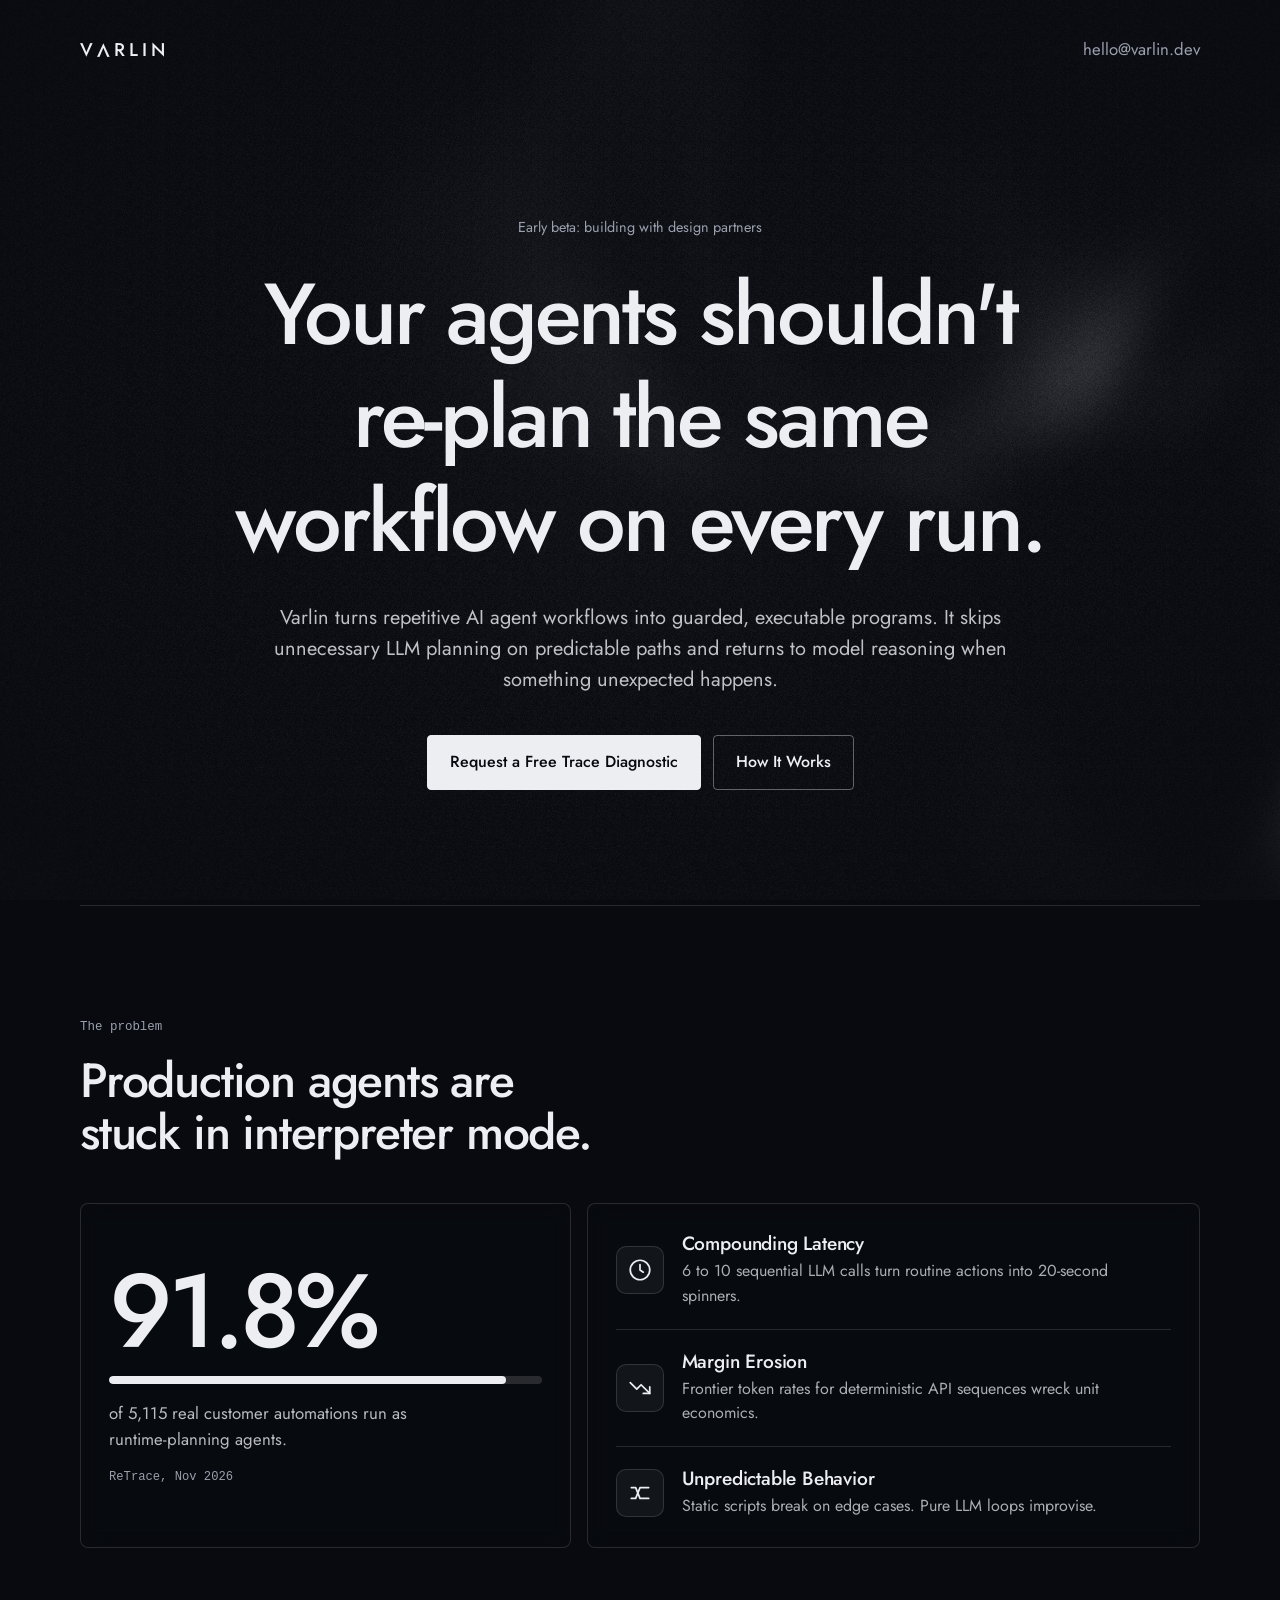
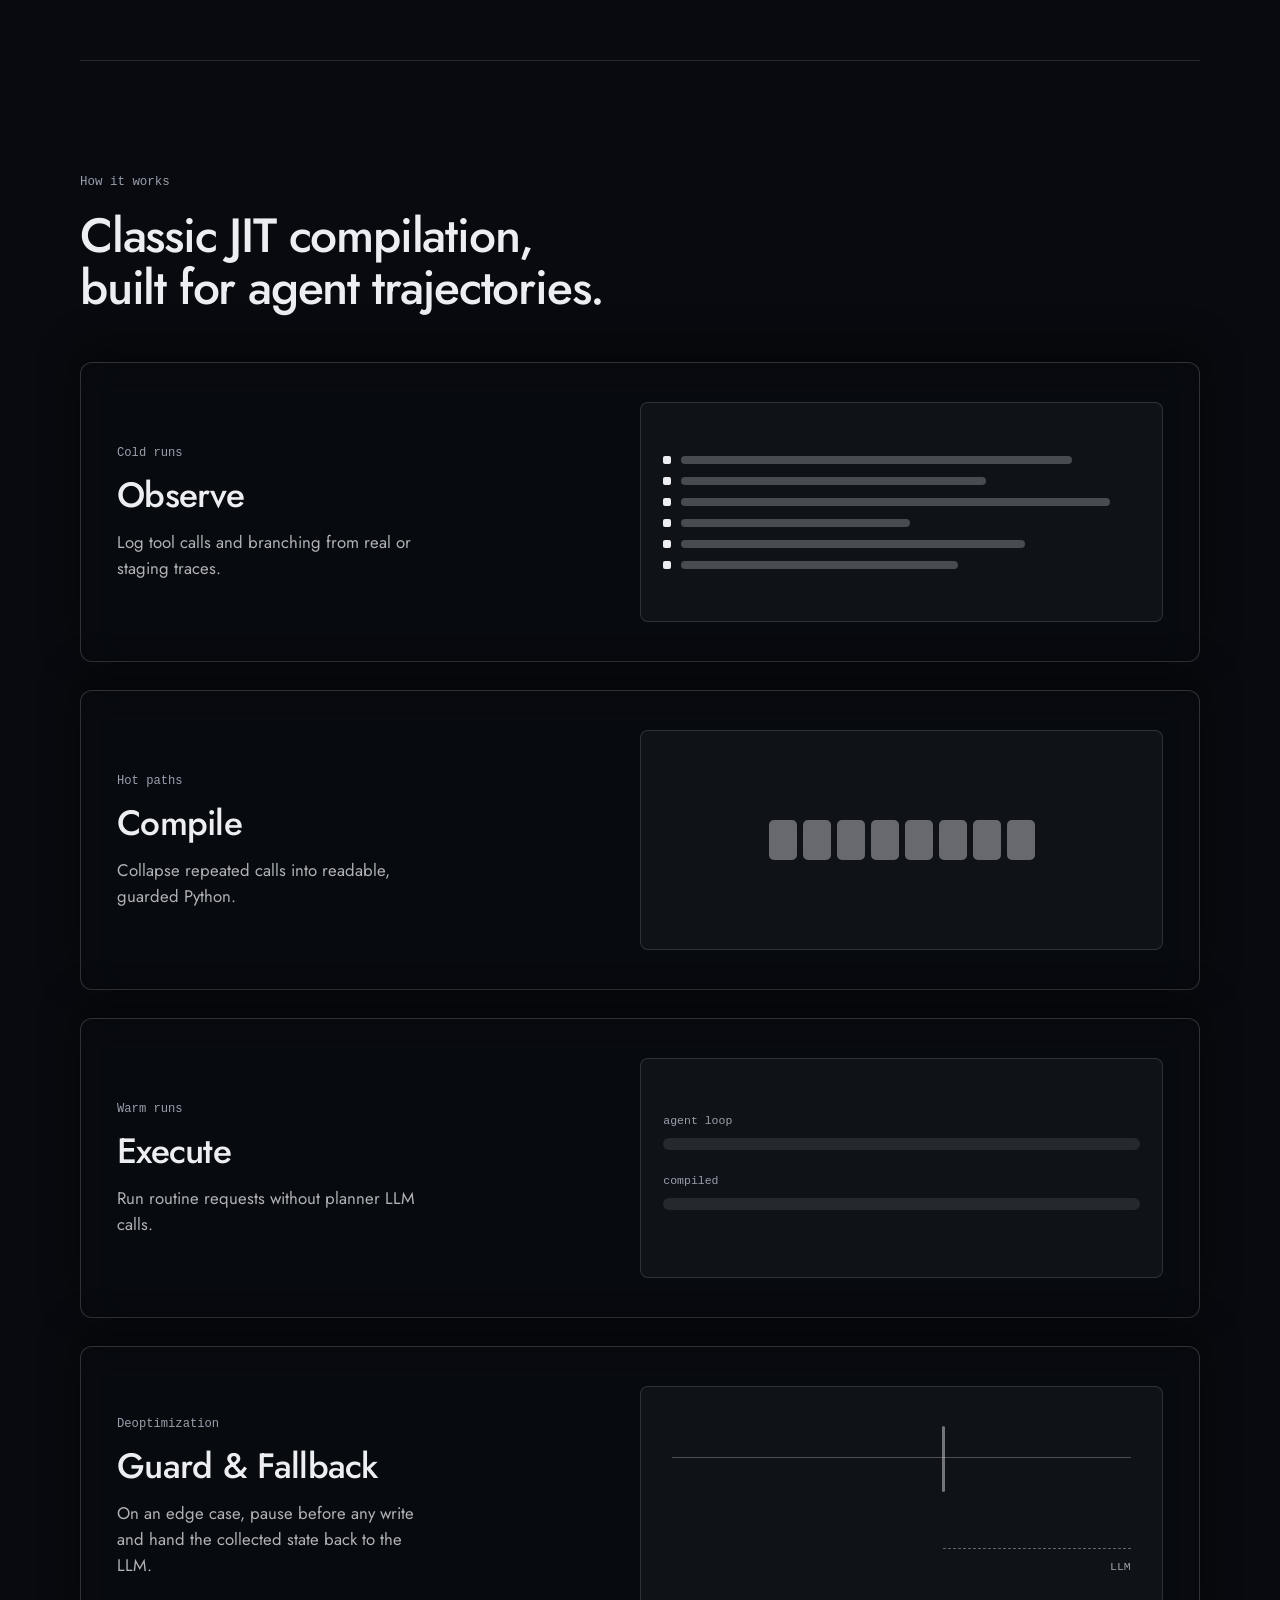
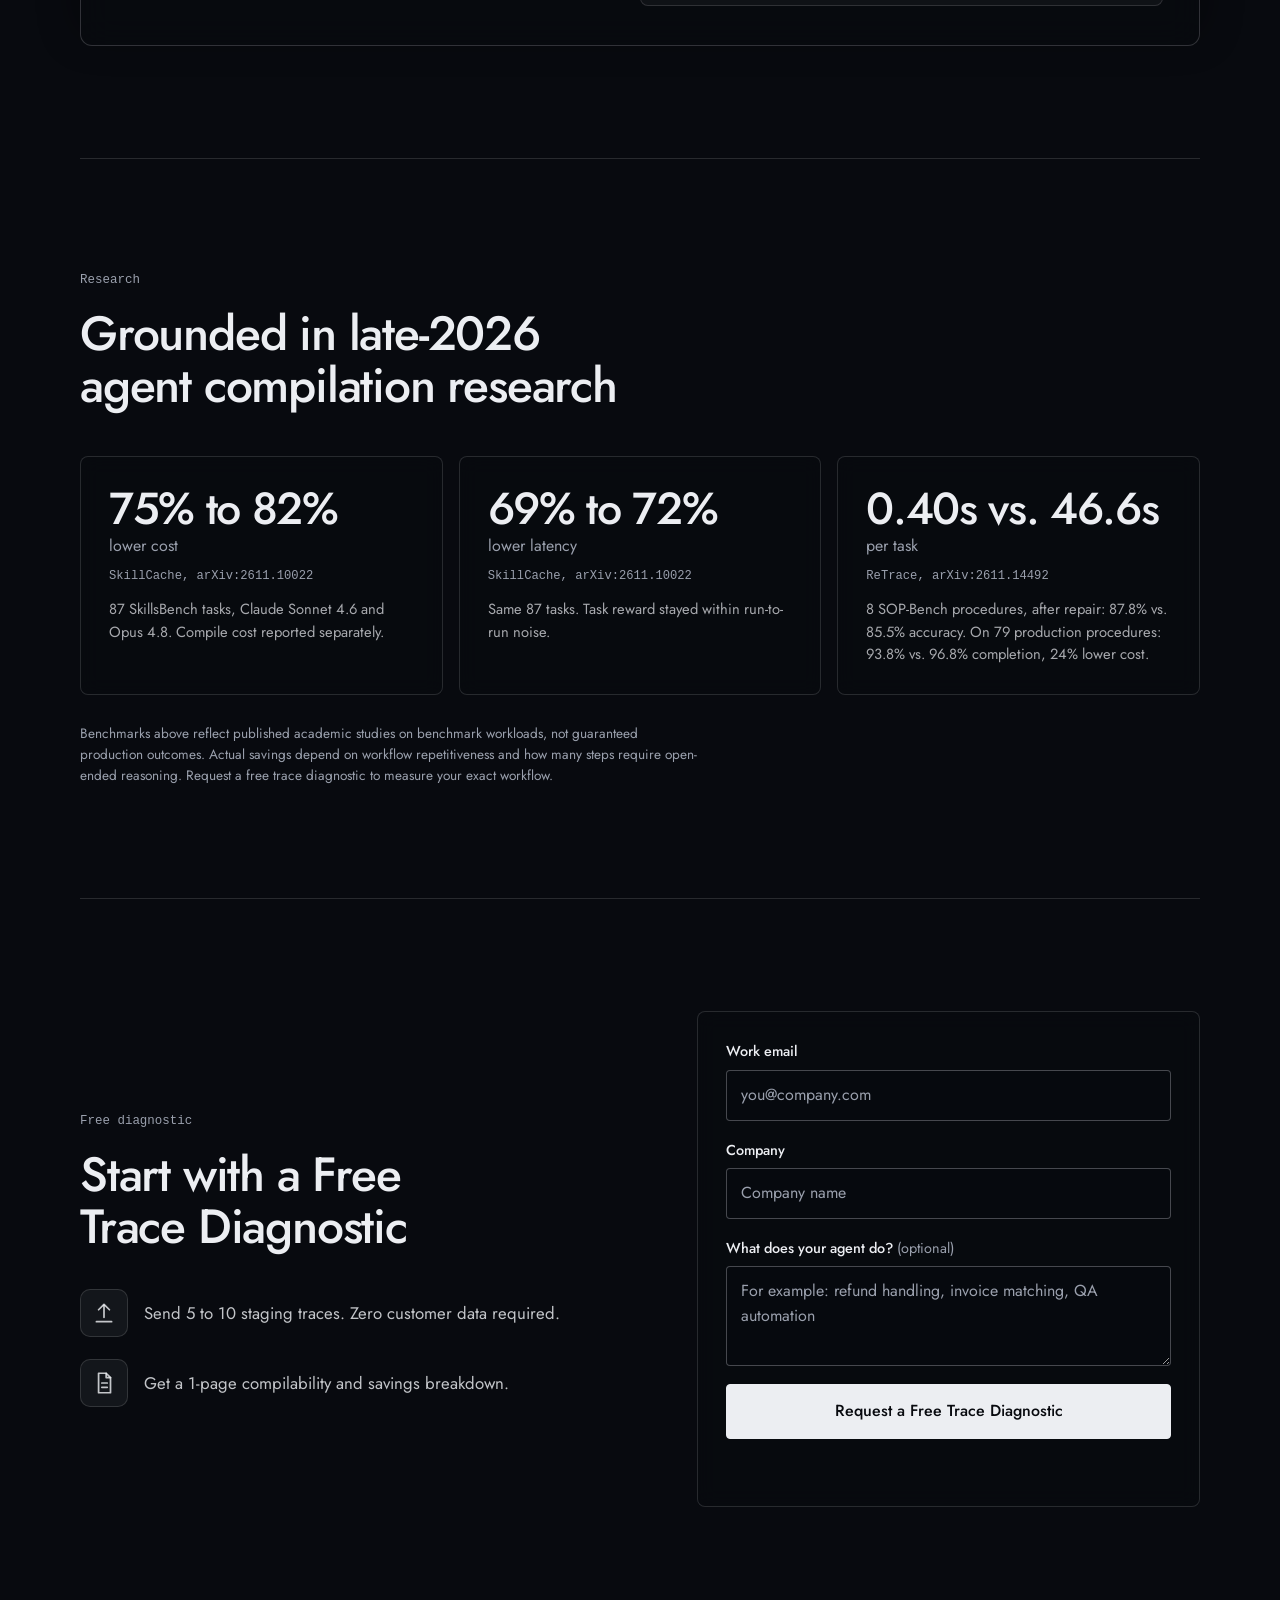
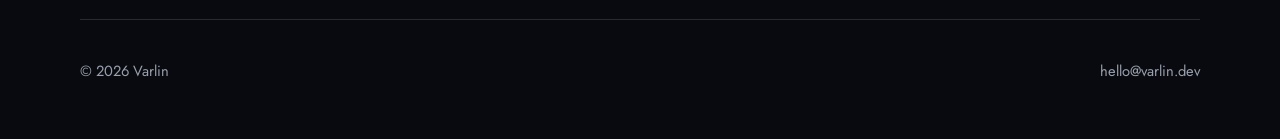
==== index.html @ fd202005 "Update index.html" ====
<!DOCTYPE html>
<html lang="en">
<head>
<meta charset="utf-8">
<meta name="viewport" content="width=device-width, initial-scale=1, viewport-fit=cover">
<meta name="color-scheme" content="dark">
<meta name="theme-color" content="#080a0f">

<title>Varlin | JIT Compiler for Production AI Agents</title>
<meta name="description" content="Varlin is a JIT compiler for production AI agents. It compiles repetitive LLM loops into fast, guarded Python with automatic LLM fallback. Early beta.">
<meta name="robots" content="index, follow, max-image-preview:large">
<link rel="canonical" href="https://varlin.dev/">

<meta property="og:type" content="website">
<meta property="og:site_name" content="Varlin">
<meta property="og:title" content="Varlin | JIT Compiler for Production AI Agents">
<meta property="og:description" content="Varlin is a JIT compiler for production AI agents. It compiles repetitive LLM loops into fast, guarded Python with automatic LLM fallback. Early beta.">
<meta property="og:url" content="https://varlin.dev/">
<meta property="og:locale" content="en_US">
<meta name="twitter:card" content="summary">
<meta name="twitter:title" content="Varlin | JIT Compiler for Production AI Agents">
<meta name="twitter:description" content="Varlin is a JIT compiler for production AI agents. It compiles repetitive LLM loops into fast, guarded Python with automatic LLM fallback. Early beta.">

<link rel="icon" href="favicon.ico" type="image/x-icon">
<link rel="preconnect" href="https://fonts.googleapis.com">
<link rel="preconnect" href="https://fonts.gstatic.com" crossorigin>
<link href="https://fonts.googleapis.com/css2?family=Jost:wght@400;500;600&display=swap" rel="stylesheet">
<link rel="stylesheet" href="style.css">

<script type="application/ld+json">
{
  "@context": "https://schema.org",
  "@graph": [
    {
      "@type": "Organization",
      "@id": "https://varlin.dev/#org",
      "name": "Varlin",
      "url": "https://varlin.dev/",
      "email": "hello@varlin.dev",
      "description": "Varlin is a JIT compiler for production AI agents. It compiles repetitive LLM loops into fast, guarded Python with automatic LLM fallback. Early beta."
    },
    {
      "@type": "WebSite",
      "@id": "https://varlin.dev/#website",
      "name": "Varlin",
      "url": "https://varlin.dev/",
      "publisher": { "@id": "https://varlin.dev/#org" }
    }
  ]
}
</script>
</head>
<body id="top">
<canvas id="field" aria-hidden="true"></canvas>
<div class="veil" aria-hidden="true"></div>

<div class="page">

  <header class="top container">
    <a class="logo" href="#top" aria-label="Varlin">
      <span aria-hidden="true">V<span class="lam">V</span>RLIN</span>
    </a>
    <a class="contact" href="mailto:hello@varlin.dev">hello@varlin.dev</a>
  </header>

  <main>

    <section class="hero container">
      <p class="hero-beta">Early beta: building with design partners</p>
      <h1>Your agents shouldn't re-plan the same workflow on every run.</h1>
      <p class="lede">Varlin turns repetitive AI agent workflows into guarded, executable programs. It skips unnecessary LLM planning on predictable paths and returns to model reasoning when something unexpected happens.</p>
      <div class="cta">
        <a class="btn primary" href="#diagnostic">Request a Free Trace Diagnostic</a>
        <a class="btn ghost" href="#how">How It Works</a>
      </div>
    </section>

    <section class="container" id="problem">
      <p class="eyebrow">The problem</p>
      <h2>Production agents are stuck in interpreter mode.</h2>
      <div class="problem-grid">
        <div class="card stat-big">
          <p class="big">91.8%</p>
          <div class="meter" role="img" aria-label="91.8 percent"><i style="width:91.8%"></i></div>
          <p>of 5,115 real customer automations run as runtime-planning agents.</p>
          <p class="cite">ReTrace, Nov 2026</p>
        </div>
        <div class="card pains">
          <div class="pain">
            <span class="ico"><svg viewBox="0 0 24 24" width="26" height="26" fill="none" stroke="currentColor" stroke-width="1.6" stroke-linecap="round" stroke-linejoin="round" aria-hidden="true"><circle cx="12" cy="12" r="9"/><path d="M12 7v5l3 2"/></svg></span>
            <div><h3>Compounding Latency</h3><p>6 to 10 sequential LLM calls turn routine actions into 20-second spinners.</p></div>
          </div>
          <div class="pain">
            <span class="ico"><svg viewBox="0 0 24 24" width="26" height="26" fill="none" stroke="currentColor" stroke-width="1.6" stroke-linecap="round" stroke-linejoin="round" aria-hidden="true"><path d="M3 7l6 6 4-4 8 8"/><path d="M15 17h6v-6"/></svg></span>
            <div><h3>Margin Erosion</h3><p>Frontier token rates for deterministic API sequences wreck unit economics.</p></div>
          </div>
          <div class="pain">
            <span class="ico"><svg viewBox="0 0 24 24" width="26" height="26" fill="none" stroke="currentColor" stroke-width="1.6" stroke-linecap="round" stroke-linejoin="round" aria-hidden="true"><path d="M4 7h4l4 10h8"/><path d="M4 17h4l4-10h8"/></svg></span>
            <div><h3>Unpredictable Behavior</h3><p>Static scripts break on edge cases. Pure LLM loops improvise.</p></div>
          </div>
        </div>
      </div>
    </section>

    <section class="container" id="how">
      <p class="eyebrow">How it works</p>
      <h2>Classic JIT compilation, built for agent trajectories.</h2>
      <div class="stack">
        <article class="layer" style="--i:0">
          <div class="layer-text"><p class="kicker">Cold runs</p><h3>Observe</h3><p>Log tool calls and branching from real or staging traces.</p></div>
          <div class="v v-observe" aria-hidden="true"><i style="--w:82%;--n:0"></i><i style="--w:64%;--n:1"></i><i style="--w:90%;--n:2"></i><i style="--w:48%;--n:3"></i><i style="--w:72%;--n:4"></i><i style="--w:58%;--n:5"></i></div>
        </article>
        <article class="layer" style="--i:1">
          <div class="layer-text"><p class="kicker">Hot paths</p><h3>Compile</h3><p>Collapse repeated calls into readable, guarded Python.</p></div>
          <div class="v v-compile" aria-hidden="true"><div class="blocks"><i style="--i:0"></i><i style="--i:1"></i><i style="--i:2"></i><i style="--i:3"></i><i style="--i:4"></i><i style="--i:5"></i><i style="--i:6"></i><i style="--i:7"></i></div><span class="out"></span></div>
        </article>
        <article class="layer" style="--i:2">
          <div class="layer-text"><p class="kicker">Warm runs</p><h3>Execute</h3><p>Run routine requests without planner LLM calls.</p></div>
          <div class="v v-execute" aria-hidden="true"><p>agent loop</p><div class="lane slow"><i></i></div><p>compiled</p><div class="lane fast"><i></i></div></div>
        </article>
        <article class="layer" style="--i:3">
          <div class="layer-text"><p class="kicker">Deoptimization</p><h3>Guard &amp; Fallback</h3><p>On an edge case, pause before any write and hand the collected state back to the LLM.</p></div>
          <div class="v v-guard" aria-hidden="true"><span class="lane-main"></span><span class="lane-fb"></span><span class="gate"></span><span class="dot a"></span><span class="dot b"></span><span class="lbl">LLM</span></div>
        </article>
      </div>
    </section>

    <section class="container" id="research">
      <p class="eyebrow">Research</p>
      <h2>Grounded in late-2026 agent compilation research</h2>
      <div class="grid-3">
        <article class="card stat-card">
          <p class="stat">75% to 82%<span>lower cost</span></p>
          <p class="cite">SkillCache, arXiv:2611.10022</p>
          <p class="ctx">87 SkillsBench tasks, Claude Sonnet 4.6 and Opus 4.8. Compile cost reported separately.</p>
        </article>
        <article class="card stat-card">
          <p class="stat">69% to 72%<span>lower latency</span></p>
          <p class="cite">SkillCache, arXiv:2611.10022</p>
          <p class="ctx">Same 87 tasks. Task reward stayed within run-to-run noise.</p>
        </article>
        <article class="card stat-card">
          <p class="stat">0.40s vs. 46.6s<span>per task</span></p>
          <p class="cite">ReTrace, arXiv:2611.14492</p>
          <p class="ctx">8 SOP-Bench procedures, after repair: 87.8% vs. 85.5% accuracy. On 79 production procedures: 93.8% vs. 96.8% completion, 24% lower cost.</p>
        </article>
      </div>
      <p class="footnote">Benchmarks above reflect published academic studies on benchmark workloads, not guaranteed production outcomes. Actual savings depend on workflow repetitiveness and how many steps require open-ended reasoning. Request a free trace diagnostic to measure your exact workflow.</p>
    </section>

    <section class="container" id="diagnostic">
      <div class="dx">
        <div class="dx-copy">
          <p class="eyebrow">Free diagnostic</p>
          <h2>Start with a Free Trace Diagnostic</h2>
          <ul class="dx-steps">
            <li><span class="ico"><svg viewBox="0 0 24 24" width="26" height="26" fill="none" stroke="currentColor" stroke-width="1.6" stroke-linecap="round" stroke-linejoin="round" aria-hidden="true"><path d="M12 16V5"/><path d="M7 9l5-5 5 5"/><path d="M5 20h14"/></svg></span><p>Send 5 to 10 staging traces. Zero customer data required.</p></li>
            <li><span class="ico"><svg viewBox="0 0 24 24" width="26" height="26" fill="none" stroke="currentColor" stroke-width="1.6" stroke-linecap="round" stroke-linejoin="round" aria-hidden="true"><path d="M7 3h7l4 4v14H7z"/><path d="M14 3v4h4"/><path d="M10 12h5M10 16h5"/></svg></span><p>Get a 1-page compilability and savings breakdown.</p></li>
          </ul>
        </div>

        <form class="card dx-form" id="dx-form" action="https://formspree.io/f/xyewooaq" method="POST">
          <input type="hidden" name="_subject" value="Free Trace Diagnostic request">
          <div class="field">
            <label for="dx-email">Work email</label>
            <input id="dx-email" name="email" type="email" autocomplete="email" placeholder="you@company.com" required>
          </div>
          <div class="field">
            <label for="dx-company">Company</label>
            <input id="dx-company" name="company" type="text" autocomplete="organization" placeholder="Company name">
          </div>
          <div class="field">
            <label for="dx-workflow">What does your agent do? <span class="opt">(optional)</span></label>
            <textarea id="dx-workflow" name="workflow" rows="3" placeholder="For example: refund handling, invoice matching, QA automation"></textarea>
          </div>
          <button class="btn primary" type="submit">Request a Free Trace Diagnostic</button>
          <p class="form-msg" id="dx-msg" role="status" aria-live="polite"></p>
        </form>
      </div>
    </section>

  </main>

  <footer class="foot container">
    <span>&copy; 2026 Varlin</span>
    <a href="mailto:hello@varlin.dev">hello@varlin.dev</a>
  </footer>

</div>

<script src="script.js?v=3"></script>
</body>
</html>
---- style.css ----
/* Tokens (always dark) */
:root {
  --bg: #080a0f;
  --ink: #eceef2;
  --muted: #9aa0ad;
  --line: color-mix(in srgb, var(--ink) 14%, transparent);
  --card: color-mix(in srgb, var(--bg) 70%, transparent);
  --mono: ui-monospace, "SF Mono", "JetBrains Mono", Menlo, Consolas, monospace;
  --pad: clamp(64px, 9vw, 112px);
  color-scheme: dark;
  box-sizing: border-box;
  padding-top: env(safe-area-inset-top, 0px);
  padding-bottom: env(safe-area-inset-bottom, 0px);
}

/* Base */
*, *::before, *::after { box-sizing: border-box; }
html { background: var(--bg); scroll-padding-top: 24px; }
@media (prefers-reduced-motion: no-preference) { html { scroll-behavior: smooth; } }
body {
  margin: 0; background: var(--bg); color: var(--ink);
  font-family: "Jost", "Futura", "Century Gothic", "Helvetica Neue", Arial, sans-serif;
  font-size: 1.05rem; line-height: 1.55; -webkit-font-smoothing: antialiased;
}
#field { position: fixed; inset: 0; width: 100%; height: 100%; display: block; z-index: 0; }
.veil { position: fixed; inset: 0; z-index: 0; pointer-events: none; background: color-mix(in srgb, var(--bg) 42%, transparent); }
.page { position: relative; z-index: 1; }
.container { width: min(1120px, calc(100% - clamp(40px, 10vw, 80px))); margin-inline: auto; }
a { color: inherit; }
a:focus-visible, button:focus-visible { outline: 2px solid var(--ink); outline-offset: 4px; }
h1, h2, h3, p { margin: 0; }
section { padding-block: var(--pad); }
main > section + section { border-top: 1px solid var(--line); }

/* Header */
.top { display: flex; justify-content: space-between; align-items: center; gap: 16px; padding-block: clamp(20px, 4vw, 36px); }
.logo { display: block; font-weight: 500; font-size: 1.15rem; letter-spacing: 0.22em; line-height: 1; color: var(--ink); text-decoration: none; }
.lam { display: inline-block; transform: scaleY(-1); }
.contact { color: var(--muted); text-decoration: none; border-bottom: 1px solid transparent; padding-bottom: 2px; transition: color .2s, border-color .2s; }
.contact:hover, .contact:focus-visible { color: var(--ink); border-color: currentColor; }

/* Type */
h1 { font-weight: 500; font-size: clamp(2.5rem, 7vw, 5.4rem); line-height: 1.2; letter-spacing: -0.035em; text-wrap: balance; }
h2 { font-weight: 500; font-size: clamp(1.9rem, 4vw, 3rem); line-height: 1.08; letter-spacing: -0.025em; max-width: 24ch; text-wrap: balance; }
h3 { font-weight: 500; font-size: 1.2rem; line-height: 1.2; letter-spacing: -0.01em; }
.eyebrow { margin-bottom: 18px; font-family: var(--mono); font-size: .78rem; color: var(--muted); }
.intro { margin-top: 16px; color: var(--muted); }
.cite { font-family: var(--mono); font-size: .76rem; color: var(--muted); }

/* Hero */
.hero { min-height: calc(100svh - 96px); display: flex; flex-direction: column; align-items: center; justify-content: center; text-align: center; padding-block: clamp(40px, 8vw, 96px); }
.hero-beta { margin-bottom: 24px; color: var(--muted); font-size: .9rem; }
.hero h1 { max-width: 17ch; }
.lede { margin-top: 28px; max-width: 62ch; font-size: clamp(1.05rem, 1.6vw, 1.25rem); color: color-mix(in srgb, var(--ink) 80%, transparent); }
.cta { display: flex; flex-wrap: wrap; justify-content: center; gap: 12px; margin-top: 40px; }

/* Buttons */
.btn { display: inline-flex; align-items: center; justify-content: center; padding: 14px 22px; border-radius: 4px; border: 1px solid var(--ink); font: inherit; font-size: 1rem; font-weight: 500; text-decoration: none; cursor: pointer; transition: opacity .2s, background .2s; }
.btn.primary { background: var(--ink); color: var(--bg); }
.btn.primary:hover { opacity: .88; }
.btn.ghost { background: transparent; color: var(--ink); border-color: color-mix(in srgb, var(--ink) 38%, transparent); }
.btn.ghost:hover { background: color-mix(in srgb, var(--ink) 8%, transparent); }
.btn:disabled { opacity: .5; cursor: default; }

/* Cards */
.card { background: var(--card); border: 1px solid var(--line); border-radius: 8px; padding: 28px; -webkit-backdrop-filter: blur(10px); backdrop-filter: blur(10px); }
.grid-3 { display: grid; grid-template-columns: repeat(auto-fit, minmax(260px, 1fr)); gap: 16px; margin-top: 44px; }
.ico { display: inline-flex; align-items: center; justify-content: center; width: 48px; height: 48px; flex: none; border: 1px solid var(--line); border-radius: 10px; background: color-mix(in srgb, var(--ink) 5%, transparent); }

/* Problem */
.problem-grid { margin-top: 44px; display: grid; grid-template-columns: minmax(0, 1fr) minmax(0, 1.25fr); gap: 16px; align-items: stretch; }
.stat-big { display: grid; align-content: center; gap: 16px; }
.stat-big .big { font-size: clamp(4rem, 9vw, 6.5rem); font-weight: 500; line-height: .92; letter-spacing: -0.045em; }
.stat-big p:not(.big):not(.cite) { color: color-mix(in srgb, var(--ink) 78%, transparent); max-width: 30ch; }
.meter { height: 8px; border-radius: 99px; background: color-mix(in srgb, var(--ink) 14%, transparent); overflow: hidden; }
.meter i { display: block; height: 100%; background: var(--ink); border-radius: 99px; }
.pains { display: grid; gap: 0; padding-block: 8px; }
.pain { display: flex; align-items: center; gap: 18px; padding: 20px 0; }
.pain + .pain { border-top: 1px solid var(--line); }
.pain h3 + p { margin-top: 4px; font-size: 1rem; color: color-mix(in srgb, var(--ink) 72%, transparent); }

/* How it works: stacking layers */
.stack { margin-top: 48px; display: grid; gap: 28px; }
.layer { position: sticky; top: calc(20px + var(--i) * 18px); display: grid; grid-template-columns: minmax(0, 1fr) minmax(0, 1.1fr); gap: clamp(20px, 4vw, 48px); align-items: center; min-height: 300px; padding: clamp(22px, 3vw, 36px); background: color-mix(in srgb, var(--bg) 90%, transparent); border: 1px solid color-mix(in srgb, var(--ink) 18%, transparent); border-radius: 12px; -webkit-backdrop-filter: blur(16px); backdrop-filter: blur(16px); box-shadow: 0 -14px 40px rgba(0,0,0,.45); }
.kicker { margin-bottom: 12px; font-family: var(--mono); font-size: .76rem; color: var(--muted); }
.layer h3 { font-size: clamp(1.6rem, 3vw, 2.2rem); letter-spacing: -0.02em; }
.layer-text h3 + p { margin-top: 12px; max-width: 30ch; color: color-mix(in srgb, var(--ink) 74%, transparent); }

.v { position: relative; height: 220px; padding: 22px; border: 1px solid var(--line); border-radius: 8px; background: color-mix(in srgb, var(--ink) 3.5%, transparent); overflow: hidden; }
.v *, .v *::before, .v *::after { animation-play-state: paused; }
.layer.in .v *, .layer.in .v *::before, .layer.in .v *::after { animation-play-state: running; }

/* observe: log lines stream in */
.v-observe { display: flex; flex-direction: column; justify-content: center; gap: 13px; }
.v-observe i { display: flex; align-items: center; gap: 10px; animation: logIn 6s ease infinite; animation-delay: calc(var(--n) * .38s); }
.v-observe i::before { content: ""; width: 8px; height: 8px; border-radius: 2px; background: var(--ink); flex: none; }
.v-observe i::after { content: ""; height: 8px; width: var(--w); border-radius: 99px; background: color-mix(in srgb, var(--ink) 26%, transparent); }
@keyframes logIn { 0%, 4% { opacity: 0; transform: translateX(-16px); } 14%, 78% { opacity: 1; transform: none; } 92%, 100% { opacity: 0; transform: none; } }

/* compile: many calls collapse into one block */
.v-compile { display: grid; place-items: center; }
.v-compile .blocks { display: flex; gap: 6px; }
.v-compile .blocks i { width: 28px; height: 40px; border-radius: 5px; background: color-mix(in srgb, var(--ink) 40%, transparent); animation: collapse 5.5s ease-in-out infinite; }
.v-compile .out { position: absolute; width: 74px; height: 40px; border-radius: 6px; background: var(--ink); opacity: 0; animation: appear 5.5s ease-in-out infinite; }
@keyframes collapse { 0%, 30% { transform: none; opacity: 1; } 52% { transform: translateX(calc((3.5 - var(--i)) * 34px)); opacity: 1; } 60%, 88% { transform: translateX(calc((3.5 - var(--i)) * 34px)) scale(.6); opacity: 0; } 100% { transform: none; opacity: 1; } }
@keyframes appear { 0%, 52% { opacity: 0; transform: scale(.6); } 64%, 88% { opacity: 1; transform: scale(1); } 96%, 100% { opacity: 0; transform: scale(1); } }

/* execute: compiled lane finishes first */
.v-execute { display: grid; align-content: center; gap: 8px; }
.v-execute p { font-family: var(--mono); font-size: .72rem; color: var(--muted); }
.v-execute .lane { height: 12px; border-radius: 99px; background: color-mix(in srgb, var(--ink) 10%, transparent); overflow: hidden; margin-bottom: 14px; }
.v-execute .lane i { display: block; height: 100%; width: 0; border-radius: 99px; }
.v-execute .slow i { background: color-mix(in srgb, var(--ink) 38%, transparent); animation: fillSlow 6s linear infinite; }
.v-execute .fast i { background: var(--ink); animation: fillFast 6s ease-out infinite; }
@keyframes fillSlow { 0% { width: 0; opacity: 1; } 84%, 90% { width: 100%; opacity: 1; } 98%, 100% { width: 100%; opacity: 0; } }
@keyframes fillFast { 0% { width: 0; opacity: 1; } 8%, 90% { width: 100%; opacity: 1; } 98%, 100% { width: 100%; opacity: 0; } }

/* guard: one request passes, one trips and falls back */
.v-guard .lane-main { position: absolute; left: 6%; right: 6%; top: 32%; height: 1px; background: color-mix(in srgb, var(--ink) 28%, transparent); }
.v-guard .lane-fb { position: absolute; left: 58%; right: 6%; top: 74%; border-top: 1px dashed color-mix(in srgb, var(--ink) 38%, transparent); }
.v-guard .gate { position: absolute; left: 58%; top: 18%; width: 3px; height: 30%; border-radius: 2px; background: color-mix(in srgb, var(--ink) 45%, transparent); transform: translateX(-1px); animation: gate 8s linear infinite; }
.v-guard .lbl { position: absolute; right: 6%; top: calc(74% + 10px); font-family: var(--mono); font-size: .72rem; color: var(--muted); }
.v-guard .dot { position: absolute; width: 12px; height: 12px; margin-left: -6px; border-radius: 50%; background: var(--ink); top: calc(32% - 6px); left: 6%; opacity: 0; }
.v-guard .dot.a { animation: dotA 8s linear infinite; }
.v-guard .dot.b { animation: dotB 8s linear infinite; }
@keyframes dotA { 0% { left: 6%; opacity: 0; } 4% { opacity: 1; } 30% { left: 94%; opacity: 1; } 34%, 100% { left: 94%; opacity: 0; } }
@keyframes dotB { 0%, 34% { left: 6%; top: calc(32% - 6px); opacity: 0; } 38% { left: 10%; opacity: 1; } 56% { left: 58%; top: calc(32% - 6px); opacity: 1; } 64% { left: 58%; top: calc(74% - 6px); opacity: 1; } 90% { left: 94%; top: calc(74% - 6px); opacity: 1; } 96%, 100% { left: 94%; top: calc(74% - 6px); opacity: 0; } }
@keyframes gate { 0%, 55% { background: color-mix(in srgb, var(--ink) 45%, transparent); } 58%, 63% { background: var(--ink); } 68%, 100% { background: color-mix(in srgb, var(--ink) 45%, transparent); } }

/* Research */
.stat-card { display: grid; align-content: start; gap: 12px; }
.stat { font-size: clamp(2rem, 3.6vw, 2.8rem); font-weight: 500; line-height: 1.05; letter-spacing: -0.03em; }
.stat span { display: block; margin-top: 6px; font-size: 1rem; font-weight: 400; letter-spacing: 0; color: var(--muted); }
.ctx { font-size: .92rem; color: color-mix(in srgb, var(--ink) 70%, transparent); }
.footnote { margin-top: 28px; max-width: 78ch; font-size: .85rem; color: var(--muted); }

/* Diagnostic */
.dx { display: grid; grid-template-columns: minmax(0, 1.1fr) minmax(0, 1fr); gap: clamp(28px, 5vw, 64px); align-items: center; }
.dx-steps { list-style: none; margin: 36px 0 0; padding: 0; display: grid; gap: 22px; }
.dx-steps li { display: flex; align-items: center; gap: 16px; color: color-mix(in srgb, var(--ink) 82%, transparent); }
.dx-form { display: grid; gap: 18px; }
.field { display: grid; gap: 7px; }
.field label { font-size: .9rem; font-weight: 500; }
.field .opt { color: var(--muted); font-weight: 400; }
.field input, .field textarea { width: 100%; font: inherit; font-size: 1rem; color: var(--ink); padding: 12px 14px; border-radius: 4px; border: 1px solid color-mix(in srgb, var(--ink) 28%, transparent); background: color-mix(in srgb, var(--bg) 60%, transparent); resize: vertical; }
.field input::placeholder, .field textarea::placeholder { color: var(--muted); }
.field input:focus-visible, .field textarea:focus-visible { outline: 2px solid var(--ink); outline-offset: 2px; }
.dx-form .btn { width: 100%; }
.form-msg { min-height: 1.4em; font-size: .95rem; color: var(--muted); }

/* Footer */
.foot { display: flex; justify-content: space-between; flex-wrap: wrap; gap: 12px; padding-block: 40px 56px; border-top: 1px solid var(--line); font-size: .92rem; color: var(--muted); }
.foot a { text-decoration: none; }
.foot a:hover { color: var(--ink); }

/* Responsive */
@media (max-width: 900px) {
  .dx, .problem-grid { grid-template-columns: 1fr; }
}
@media (max-width: 760px) {
  .layer { position: static; grid-template-columns: 1fr; min-height: 0; box-shadow: none; }
  .stack { gap: 16px; }
}
@media (max-width: 520px) {
  .btn { width: 100%; }
  .cta { width: 100%; }
  .card { padding: 20px; }
}

/* Reduced motion: show calm static states */
@media (prefers-reduced-motion: reduce) {
  .v *, .v *::before, .v *::after { animation: none !important; }
  .v-execute .lane i { width: 100%; }
  .v-guard .dot.a { left: 94%; opacity: 1; }
}
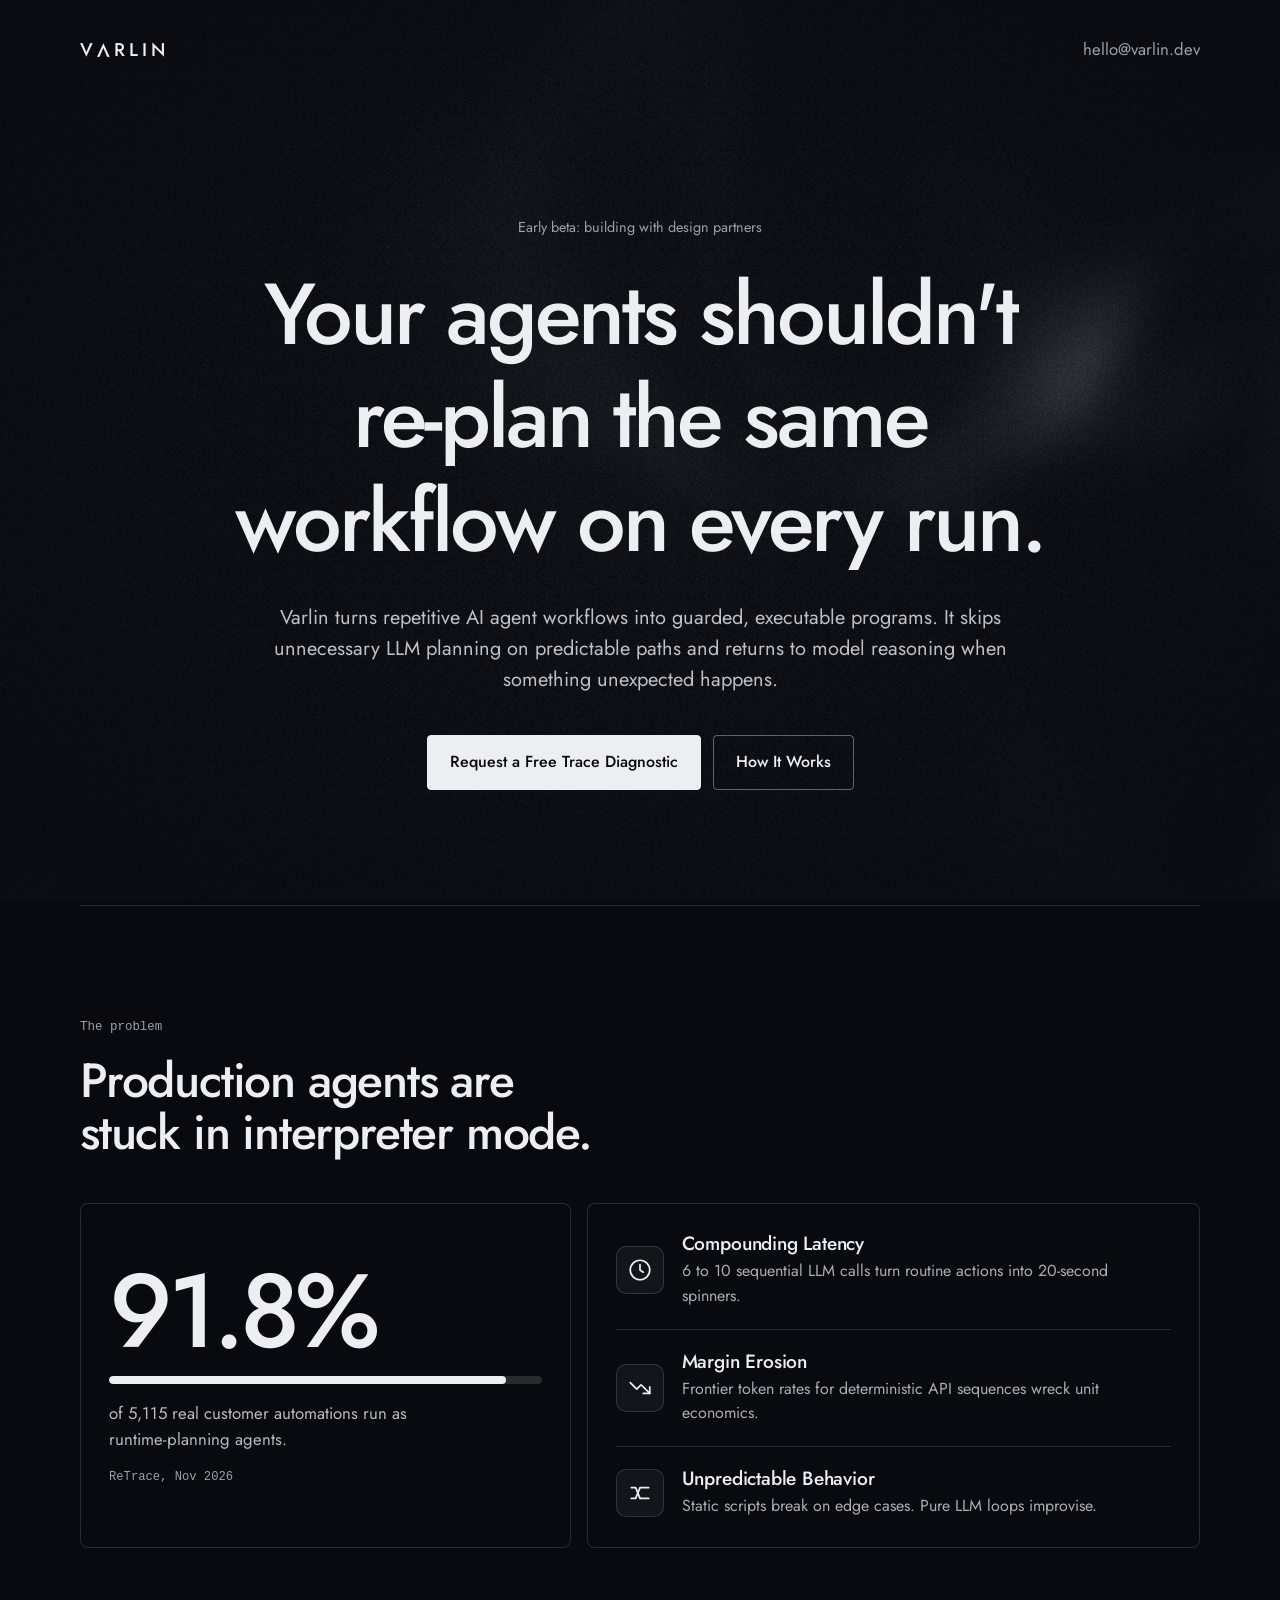
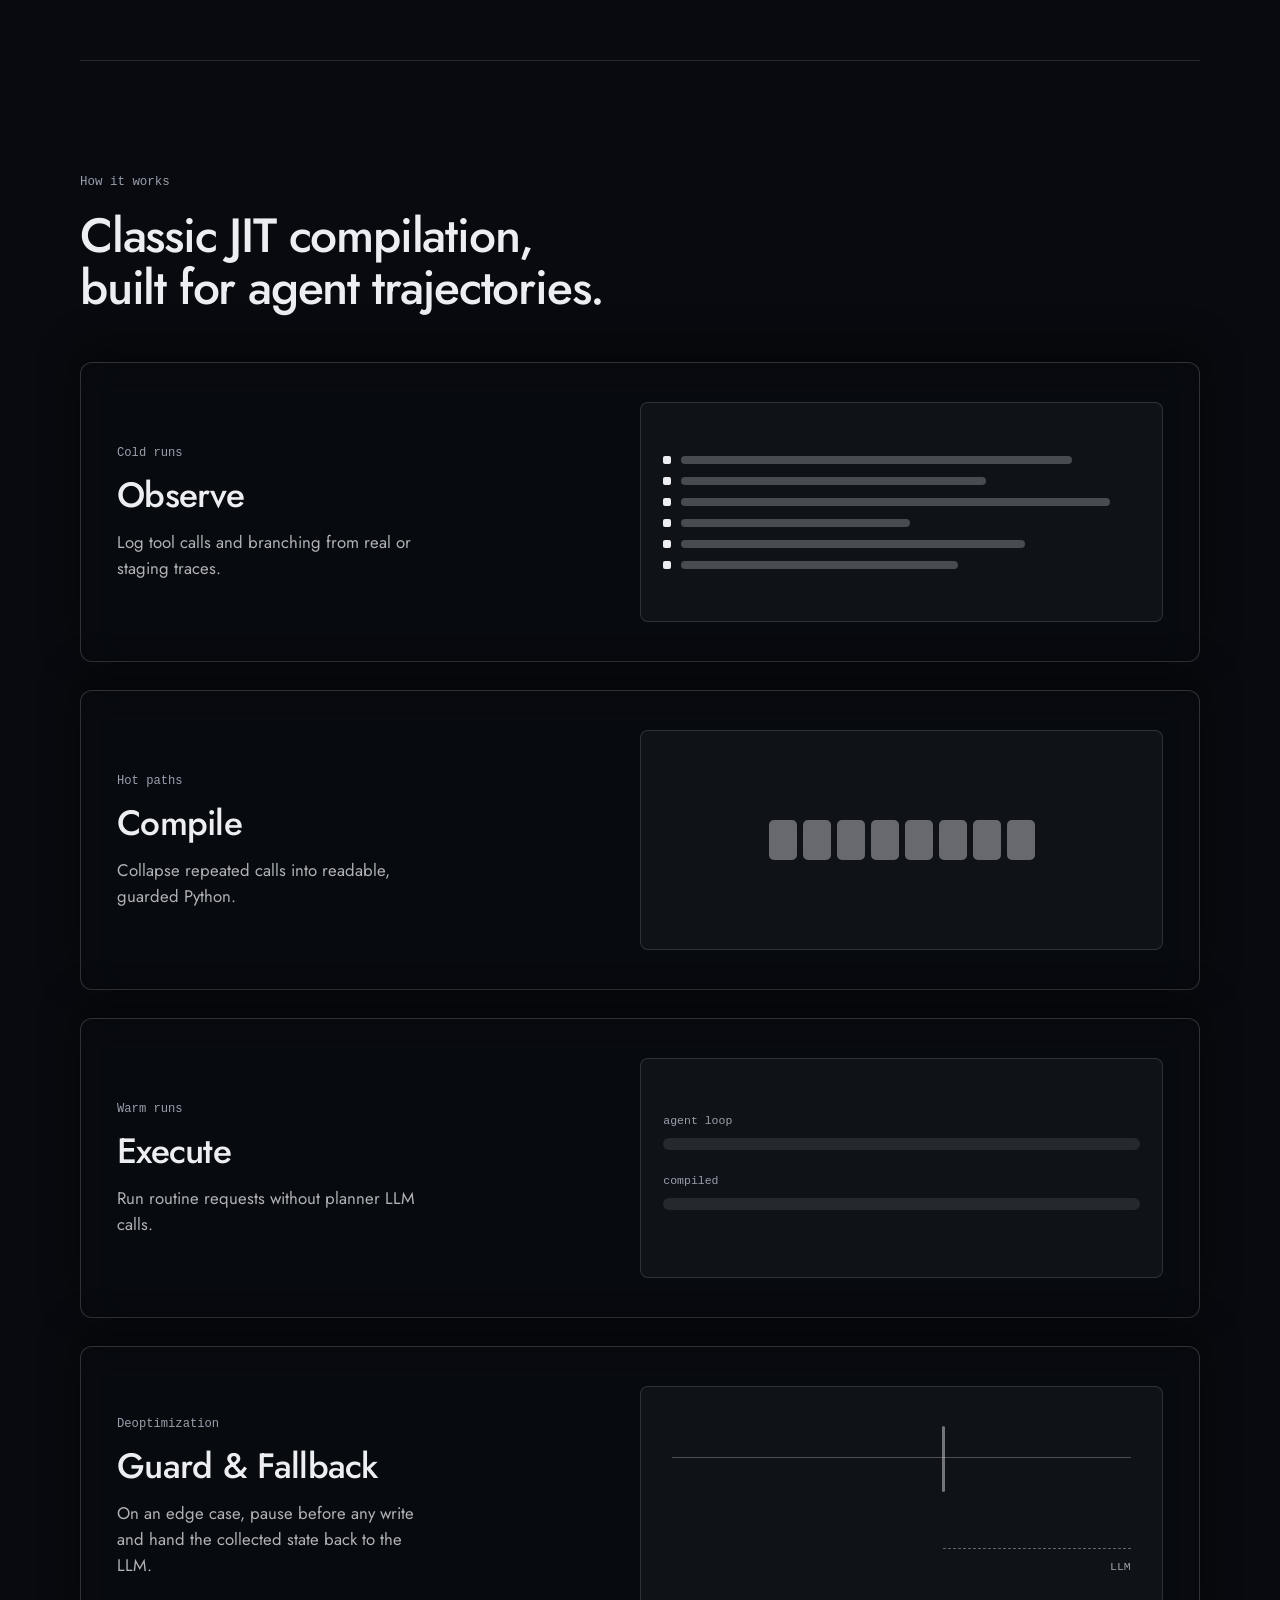
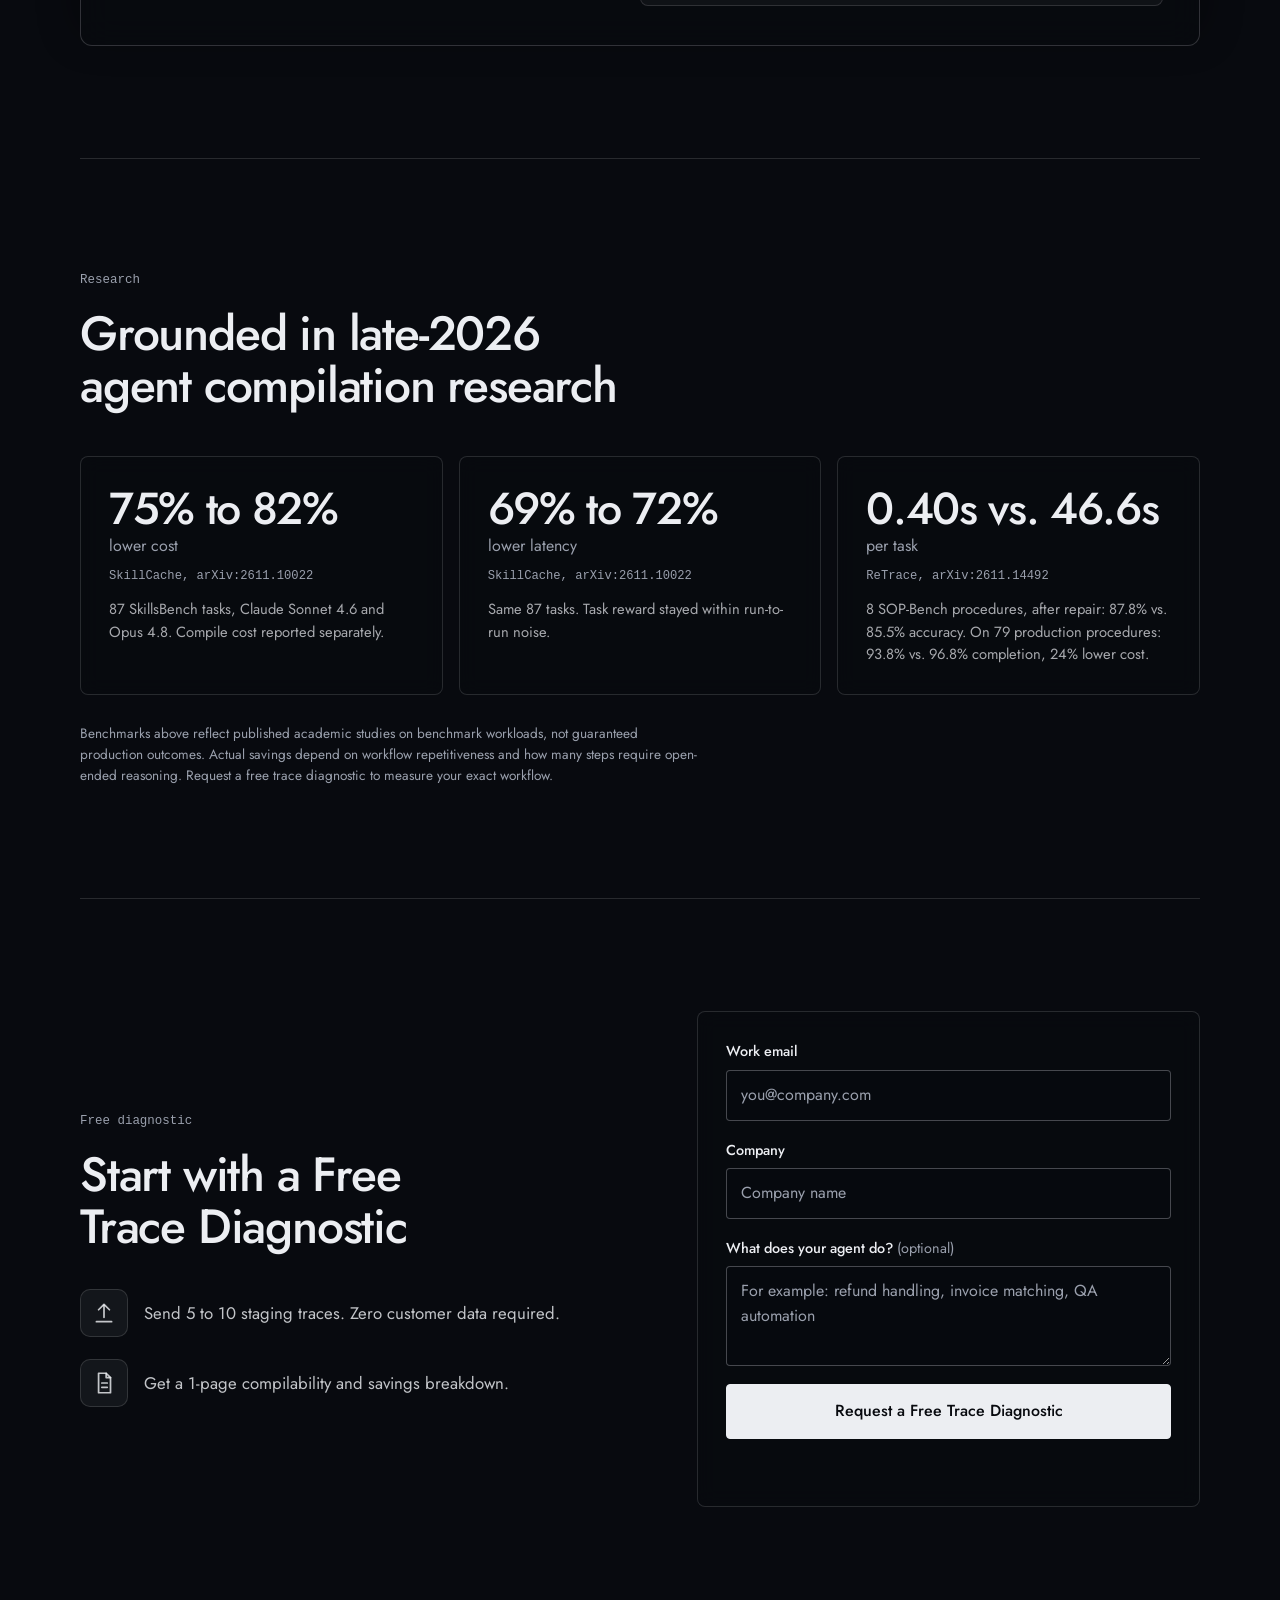
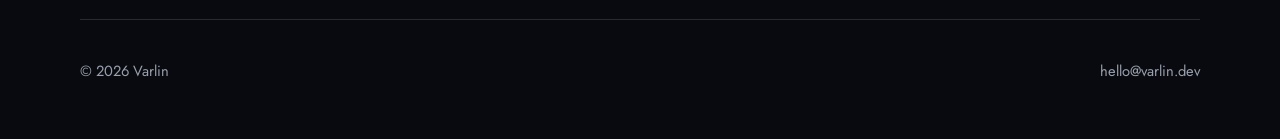
==== commit 9cf3098b: "phone bg fix" ====
--- a/index.html
+++ b/index.html
@@ -188,6 +188,6 @@
 
 </div>
 
-<script src="script.js?v=3"></script>
+<script src="script.js?v=4"></script>
 </body>
 </html>
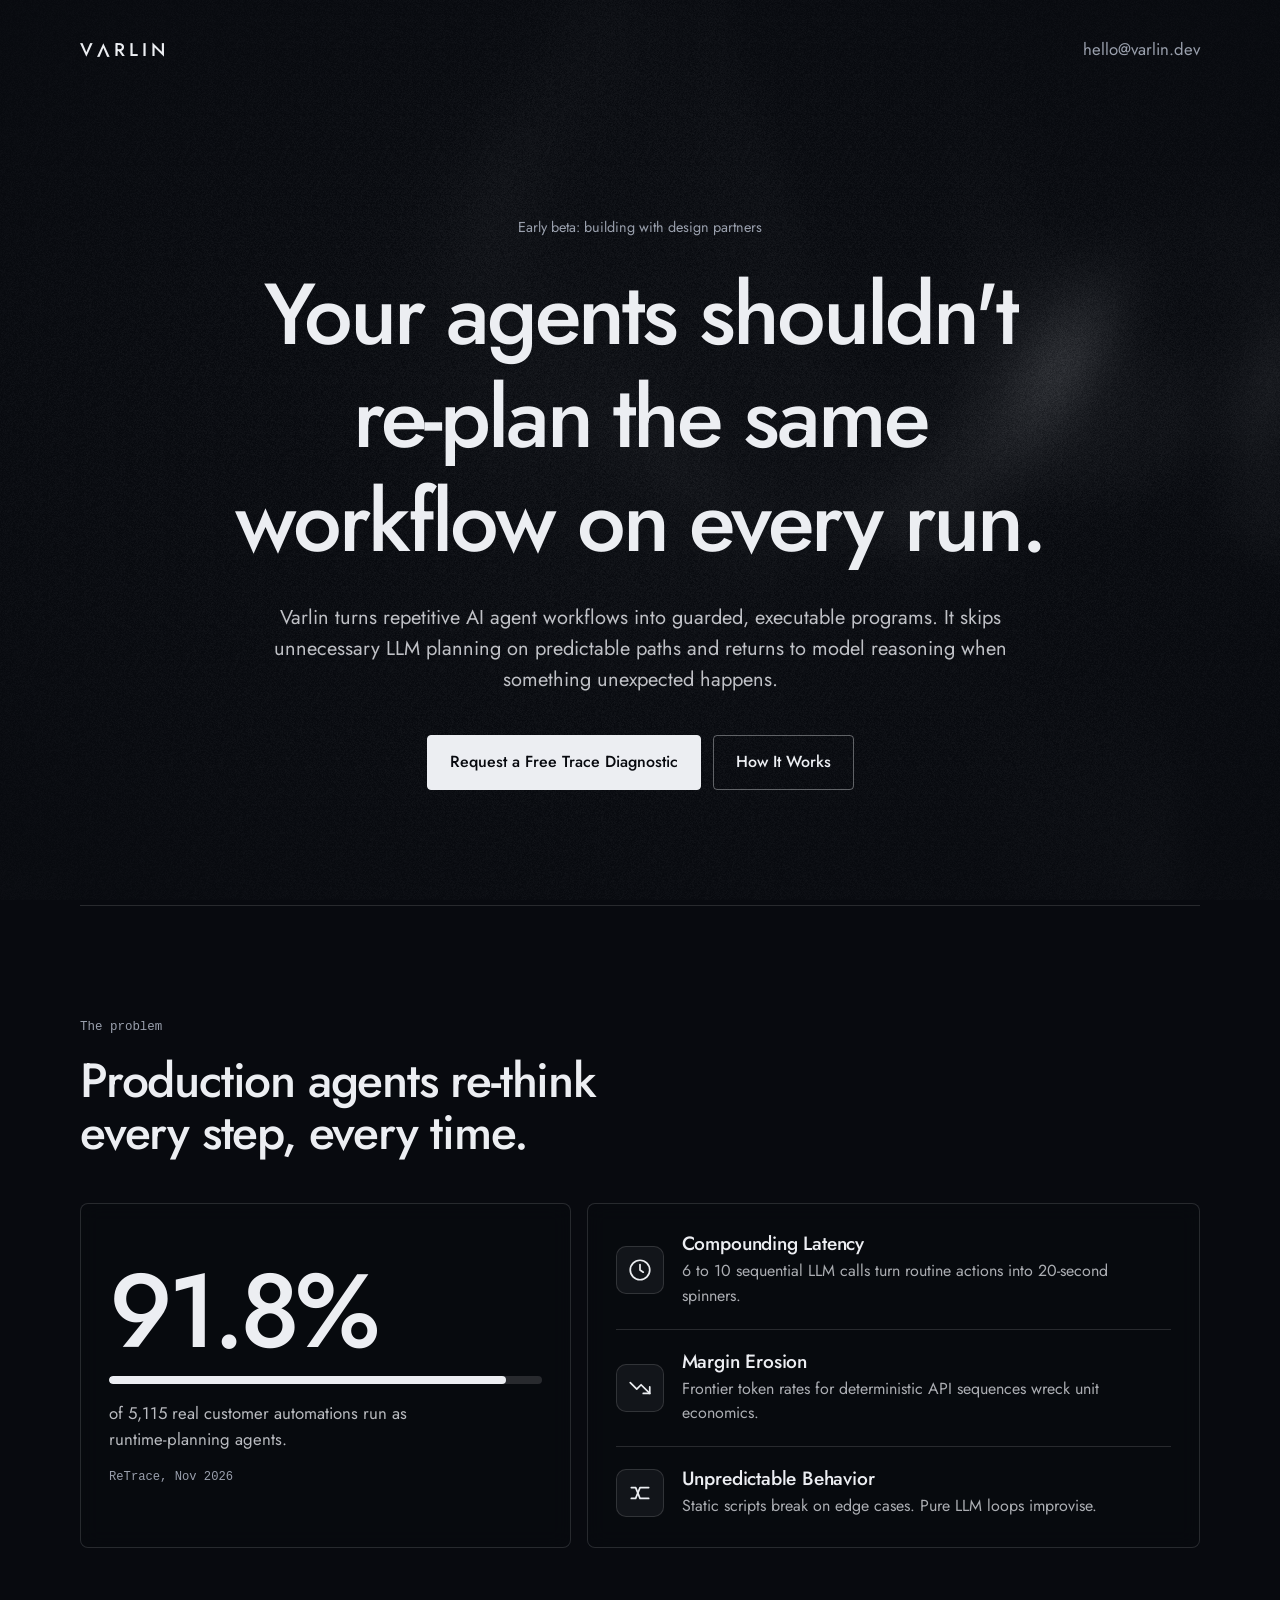
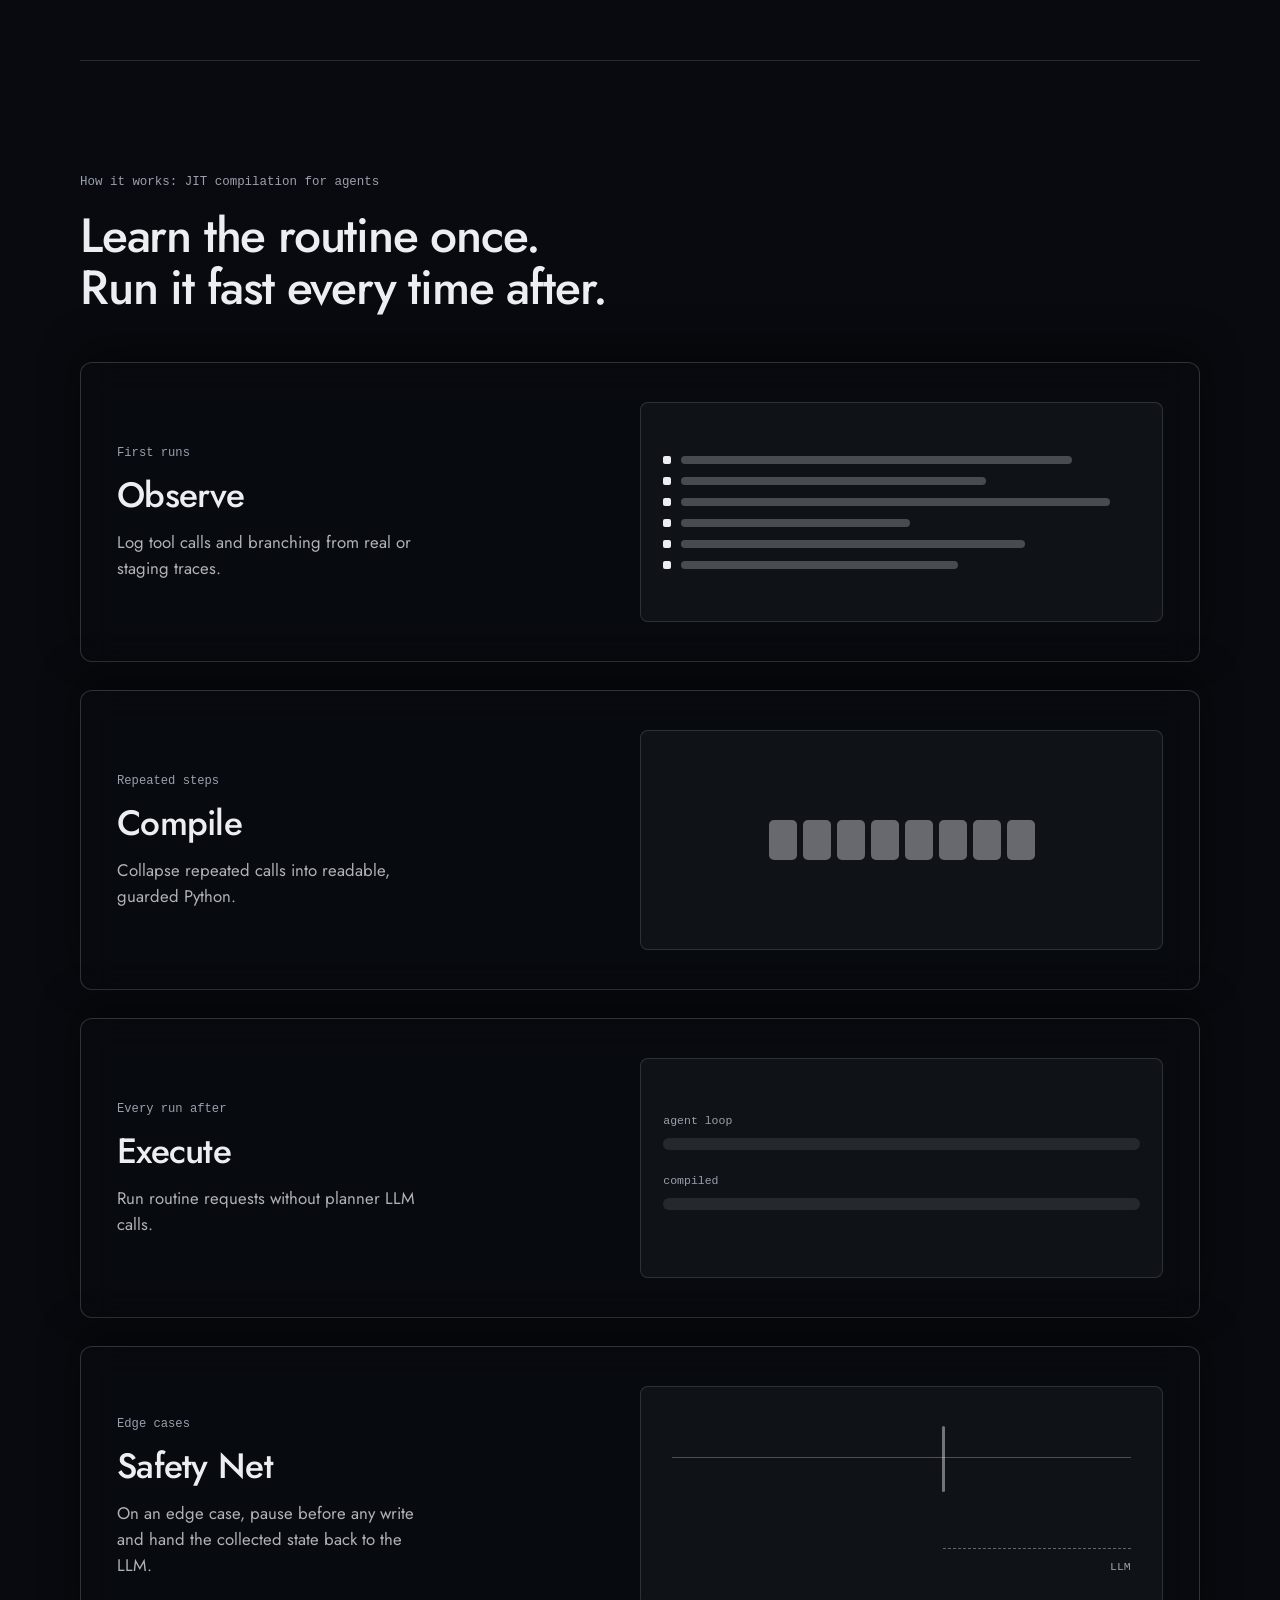
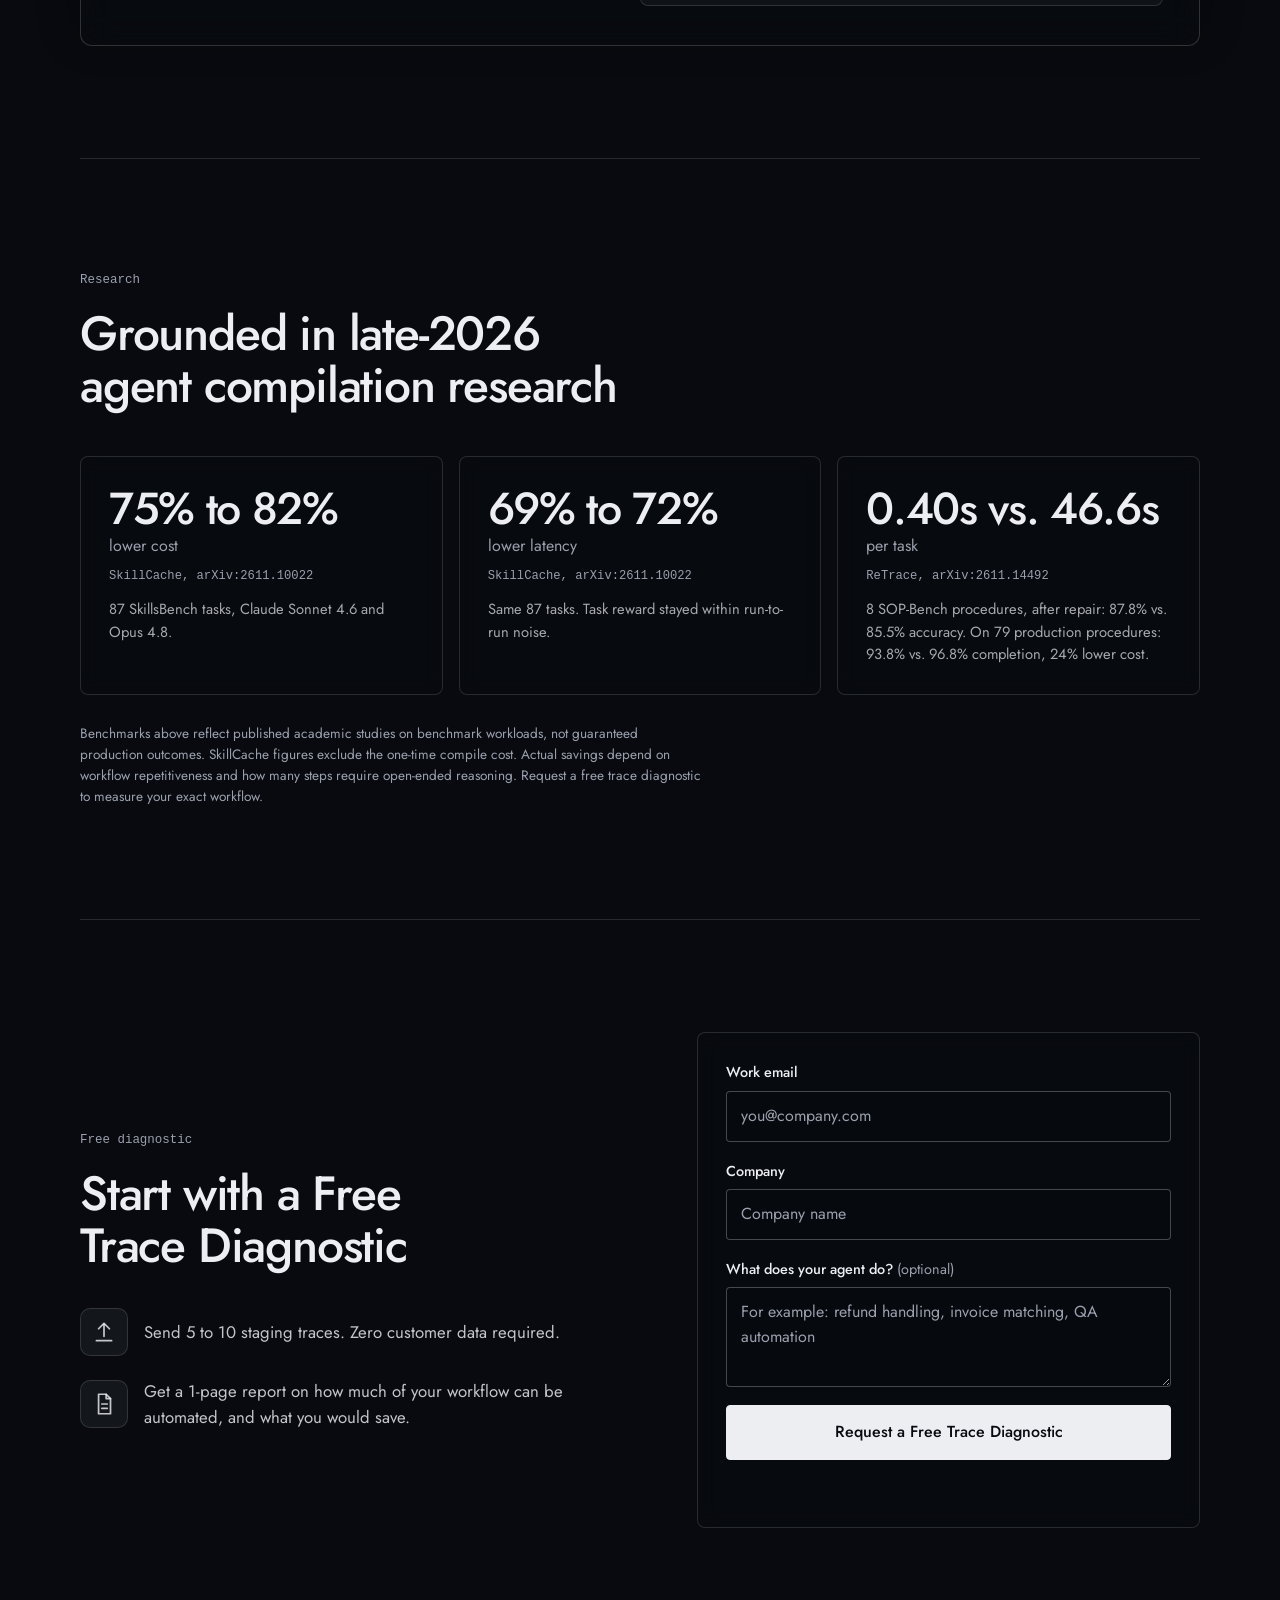
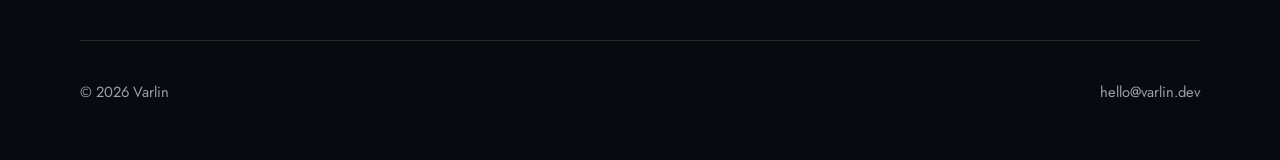
==== commit 58e32aae: "rid of tech jargon" ====
--- a/index.html
+++ b/index.html
@@ -77,7 +77,7 @@
 
     <section class="container" id="problem">
       <p class="eyebrow">The problem</p>
-      <h2>Production agents are stuck in interpreter mode.</h2>
+      <h2>Production agents re-think every step, every time.</h2>
       <div class="problem-grid">
         <div class="card stat-big">
           <p class="big">91.8%</p>
@@ -103,23 +103,23 @@
     </section>
 
     <section class="container" id="how">
-      <p class="eyebrow">How it works</p>
-      <h2>Classic JIT compilation, built for agent trajectories.</h2>
+      <p class="eyebrow">How it works: JIT compilation for agents</p>
+      <h2>Learn the routine once. Run it fast every time after.</h2>
       <div class="stack">
         <article class="layer" style="--i:0">
-          <div class="layer-text"><p class="kicker">Cold runs</p><h3>Observe</h3><p>Log tool calls and branching from real or staging traces.</p></div>
+          <div class="layer-text"><p class="kicker">First runs</p><h3>Observe</h3><p>Log tool calls and branching from real or staging traces.</p></div>
           <div class="v v-observe" aria-hidden="true"><i style="--w:82%;--n:0"></i><i style="--w:64%;--n:1"></i><i style="--w:90%;--n:2"></i><i style="--w:48%;--n:3"></i><i style="--w:72%;--n:4"></i><i style="--w:58%;--n:5"></i></div>
         </article>
         <article class="layer" style="--i:1">
-          <div class="layer-text"><p class="kicker">Hot paths</p><h3>Compile</h3><p>Collapse repeated calls into readable, guarded Python.</p></div>
+          <div class="layer-text"><p class="kicker">Repeated steps</p><h3>Compile</h3><p>Collapse repeated calls into readable, guarded Python.</p></div>
           <div class="v v-compile" aria-hidden="true"><div class="blocks"><i style="--i:0"></i><i style="--i:1"></i><i style="--i:2"></i><i style="--i:3"></i><i style="--i:4"></i><i style="--i:5"></i><i style="--i:6"></i><i style="--i:7"></i></div><span class="out"></span></div>
         </article>
         <article class="layer" style="--i:2">
-          <div class="layer-text"><p class="kicker">Warm runs</p><h3>Execute</h3><p>Run routine requests without planner LLM calls.</p></div>
+          <div class="layer-text"><p class="kicker">Every run after</p><h3>Execute</h3><p>Run routine requests without planner LLM calls.</p></div>
           <div class="v v-execute" aria-hidden="true"><p>agent loop</p><div class="lane slow"><i></i></div><p>compiled</p><div class="lane fast"><i></i></div></div>
         </article>
         <article class="layer" style="--i:3">
-          <div class="layer-text"><p class="kicker">Deoptimization</p><h3>Guard &amp; Fallback</h3><p>On an edge case, pause before any write and hand the collected state back to the LLM.</p></div>
+          <div class="layer-text"><p class="kicker">Edge cases</p><h3>Safety Net</h3><p>On an edge case, pause before any write and hand the collected state back to the LLM.</p></div>
           <div class="v v-guard" aria-hidden="true"><span class="lane-main"></span><span class="lane-fb"></span><span class="gate"></span><span class="dot a"></span><span class="dot b"></span><span class="lbl">LLM</span></div>
         </article>
       </div>
@@ -132,7 +132,7 @@
         <article class="card stat-card">
           <p class="stat">75% to 82%<span>lower cost</span></p>
           <p class="cite">SkillCache, arXiv:2611.10022</p>
-          <p class="ctx">87 SkillsBench tasks, Claude Sonnet 4.6 and Opus 4.8. Compile cost reported separately.</p>
+          <p class="ctx">87 SkillsBench tasks, Claude Sonnet 4.6 and Opus 4.8.</p>
         </article>
         <article class="card stat-card">
           <p class="stat">69% to 72%<span>lower latency</span></p>
@@ -145,7 +145,7 @@
           <p class="ctx">8 SOP-Bench procedures, after repair: 87.8% vs. 85.5% accuracy. On 79 production procedures: 93.8% vs. 96.8% completion, 24% lower cost.</p>
         </article>
       </div>
-      <p class="footnote">Benchmarks above reflect published academic studies on benchmark workloads, not guaranteed production outcomes. Actual savings depend on workflow repetitiveness and how many steps require open-ended reasoning. Request a free trace diagnostic to measure your exact workflow.</p>
+      <p class="footnote">Benchmarks above reflect published academic studies on benchmark workloads, not guaranteed production outcomes. SkillCache figures exclude the one-time compile cost. Actual savings depend on workflow repetitiveness and how many steps require open-ended reasoning. Request a free trace diagnostic to measure your exact workflow.</p>
     </section>
 
     <section class="container" id="diagnostic">
@@ -155,7 +155,7 @@
           <h2>Start with a Free Trace Diagnostic</h2>
           <ul class="dx-steps">
             <li><span class="ico"><svg viewBox="0 0 24 24" width="26" height="26" fill="none" stroke="currentColor" stroke-width="1.6" stroke-linecap="round" stroke-linejoin="round" aria-hidden="true"><path d="M12 16V5"/><path d="M7 9l5-5 5 5"/><path d="M5 20h14"/></svg></span><p>Send 5 to 10 staging traces. Zero customer data required.</p></li>
-            <li><span class="ico"><svg viewBox="0 0 24 24" width="26" height="26" fill="none" stroke="currentColor" stroke-width="1.6" stroke-linecap="round" stroke-linejoin="round" aria-hidden="true"><path d="M7 3h7l4 4v14H7z"/><path d="M14 3v4h4"/><path d="M10 12h5M10 16h5"/></svg></span><p>Get a 1-page compilability and savings breakdown.</p></li>
+            <li><span class="ico"><svg viewBox="0 0 24 24" width="26" height="26" fill="none" stroke="currentColor" stroke-width="1.6" stroke-linecap="round" stroke-linejoin="round" aria-hidden="true"><path d="M7 3h7l4 4v14H7z"/><path d="M14 3v4h4"/><path d="M10 12h5M10 16h5"/></svg></span><p>Get a 1-page report on how much of your workflow can be automated, and what you would save.</p></li>
           </ul>
         </div>
 
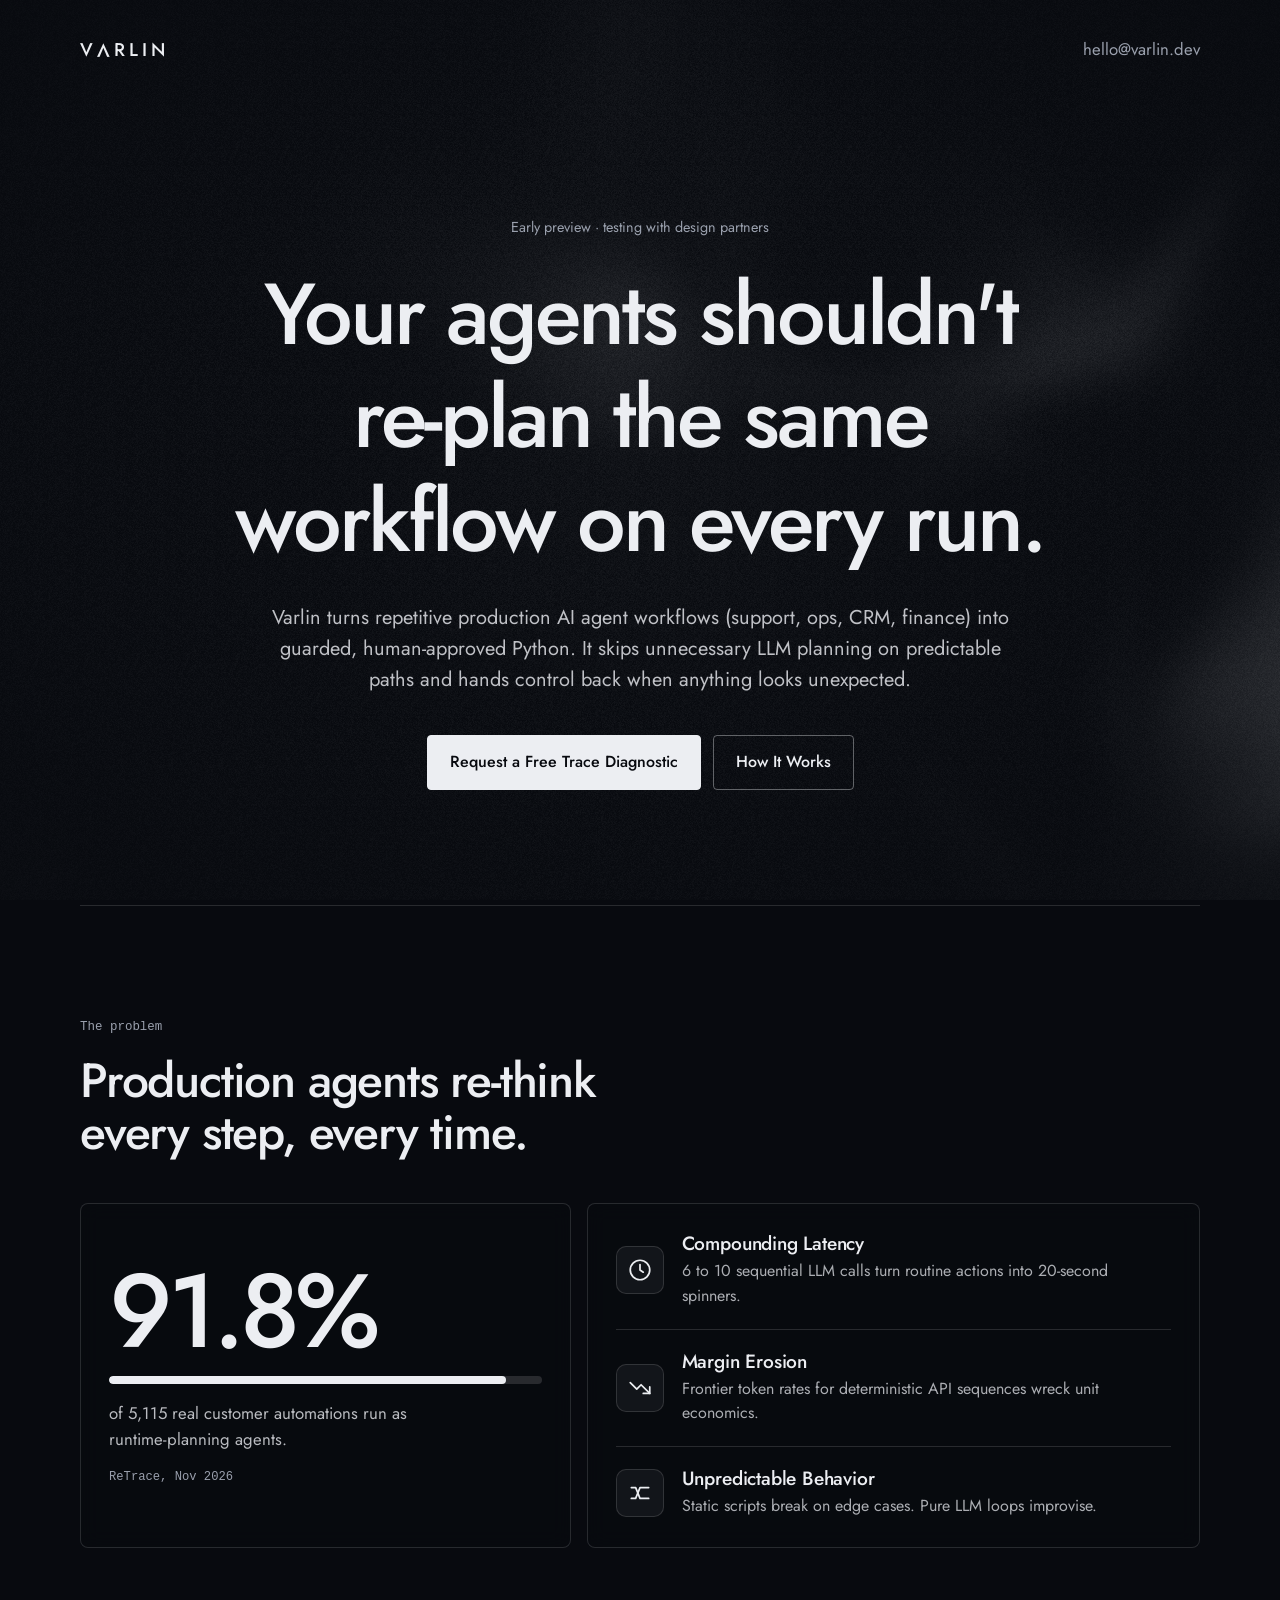
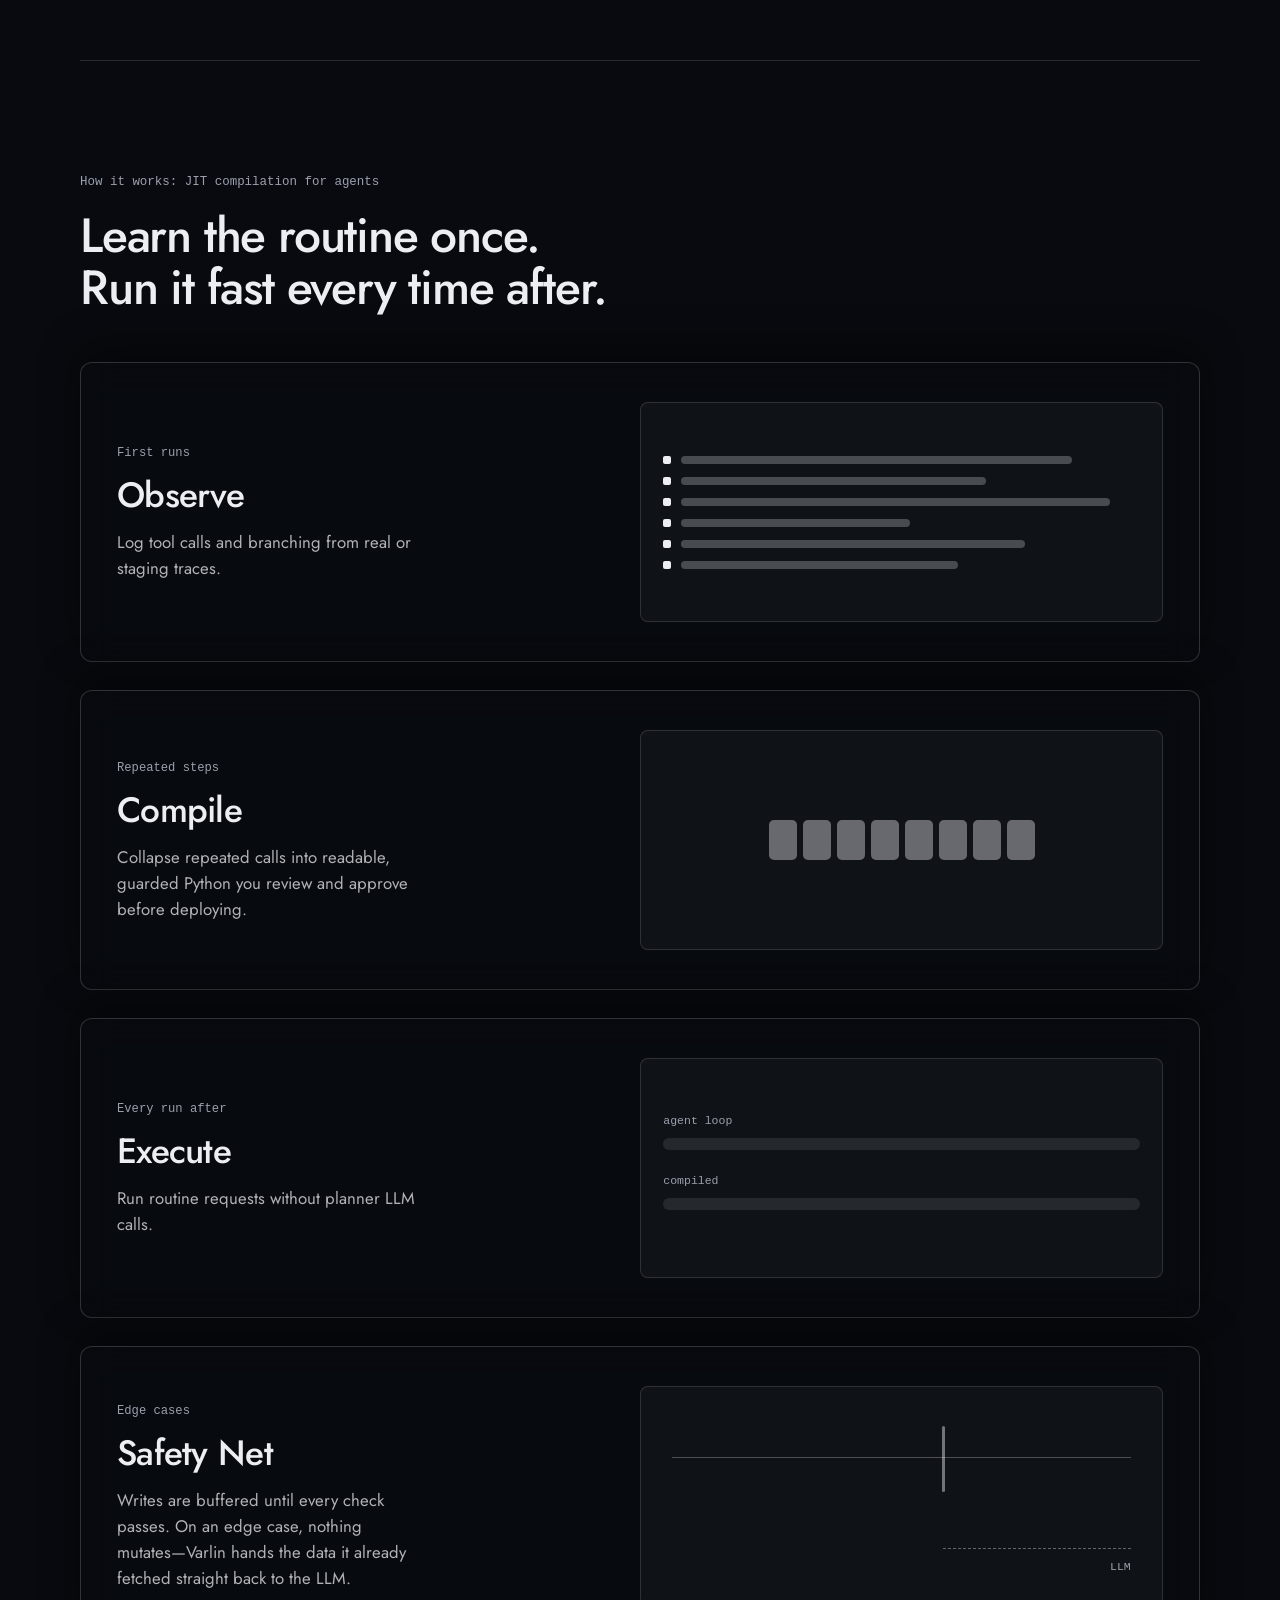
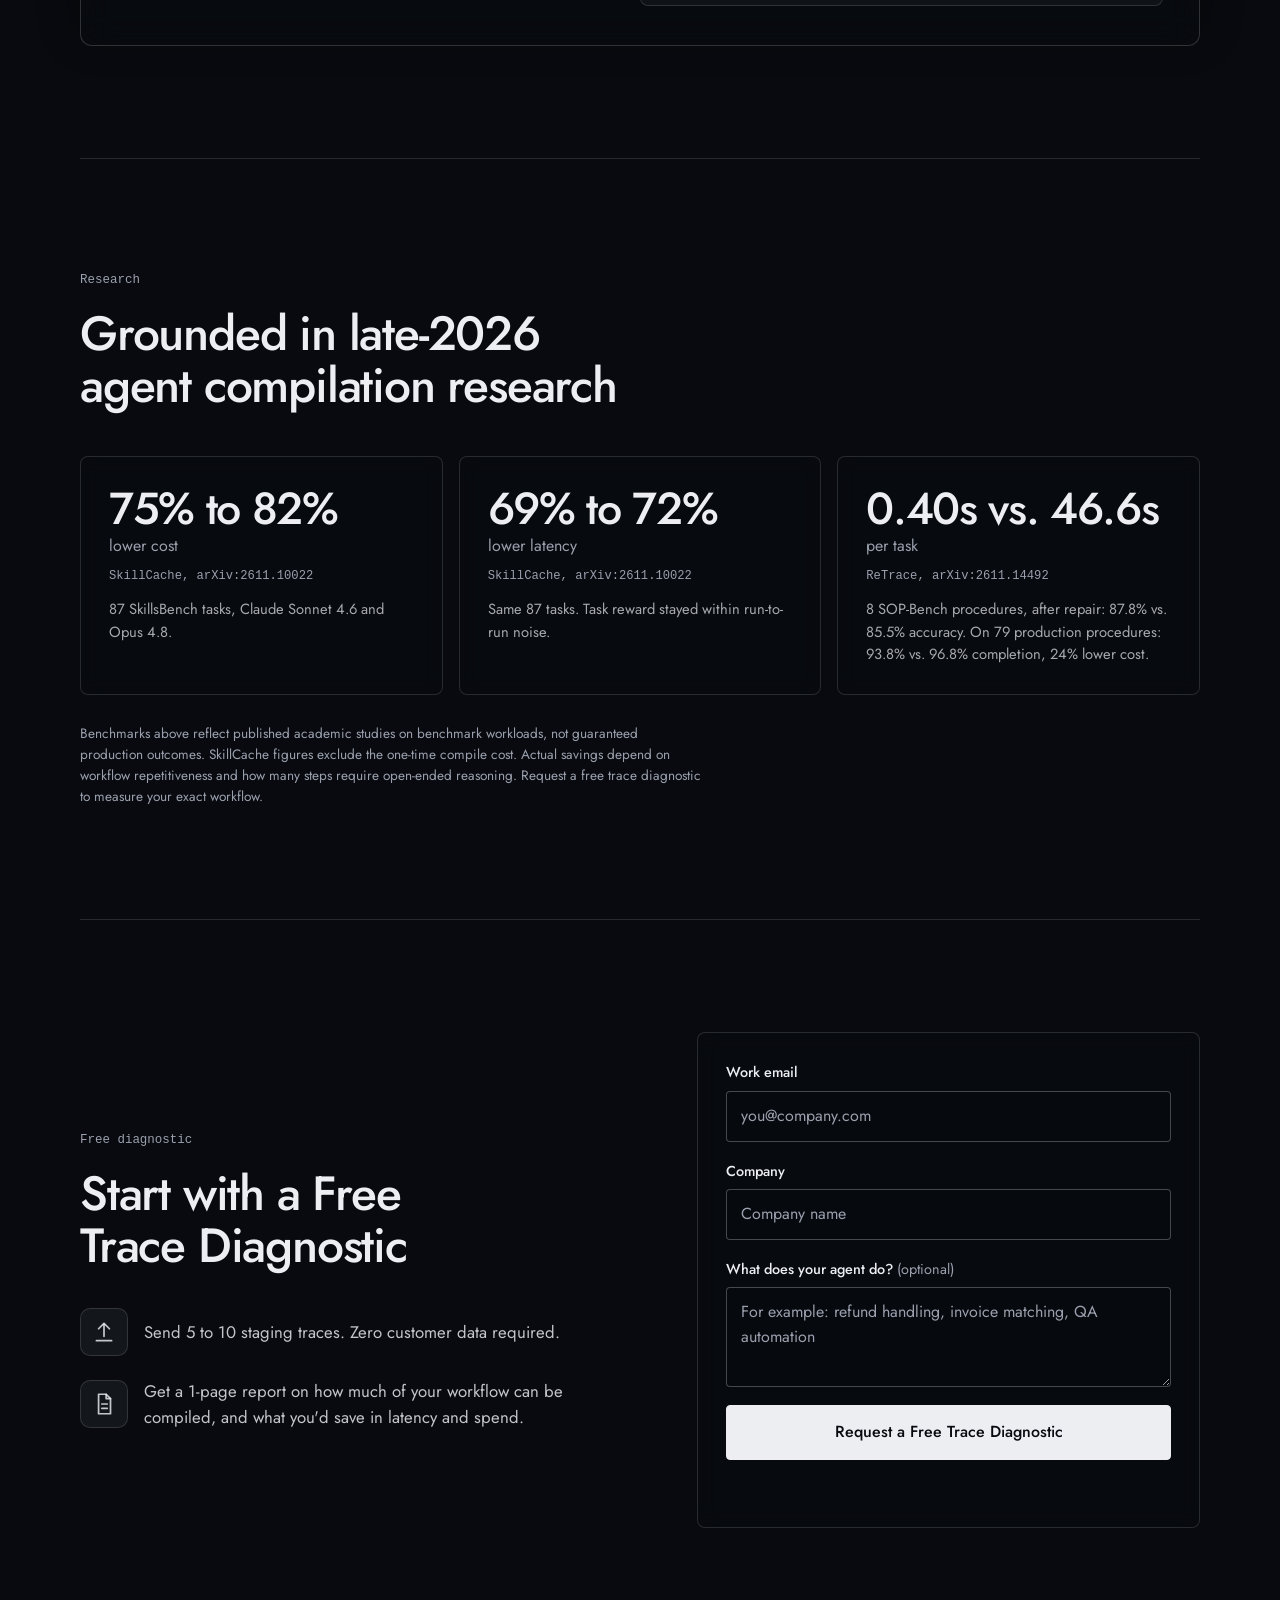
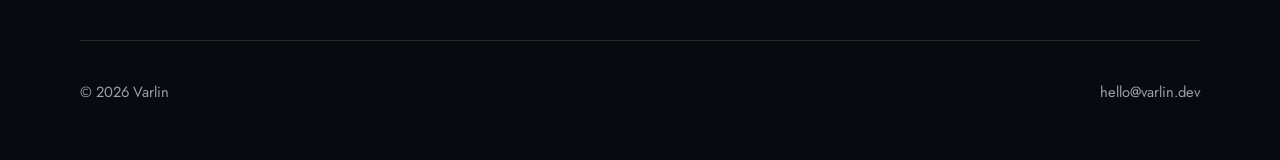
==== commit f5f8c510: "Update index.html" ====
--- a/index.html
+++ b/index.html
@@ -66,9 +66,9 @@
   <main>
 
     <section class="hero container">
-      <p class="hero-beta">Early beta: building with design partners</p>
+      <p class="hero-beta">Early preview · testing with design partners</p>
       <h1>Your agents shouldn't re-plan the same workflow on every run.</h1>
-      <p class="lede">Varlin turns repetitive AI agent workflows into guarded, executable programs. It skips unnecessary LLM planning on predictable paths and returns to model reasoning when something unexpected happens.</p>
+      <p class="lede">Varlin turns repetitive production AI agent workflows (support, ops, CRM, finance) into guarded, human-approved Python. It skips unnecessary LLM planning on predictable paths and hands control back when anything looks unexpected.</p>
       <div class="cta">
         <a class="btn primary" href="#diagnostic">Request a Free Trace Diagnostic</a>
         <a class="btn ghost" href="#how">How It Works</a>
@@ -111,7 +111,7 @@
           <div class="v v-observe" aria-hidden="true"><i style="--w:82%;--n:0"></i><i style="--w:64%;--n:1"></i><i style="--w:90%;--n:2"></i><i style="--w:48%;--n:3"></i><i style="--w:72%;--n:4"></i><i style="--w:58%;--n:5"></i></div>
         </article>
         <article class="layer" style="--i:1">
-          <div class="layer-text"><p class="kicker">Repeated steps</p><h3>Compile</h3><p>Collapse repeated calls into readable, guarded Python.</p></div>
+          <div class="layer-text"><p class="kicker">Repeated steps</p><h3>Compile</h3><p>Collapse repeated calls into readable, guarded Python you review and approve before deploying.</p></div>
           <div class="v v-compile" aria-hidden="true"><div class="blocks"><i style="--i:0"></i><i style="--i:1"></i><i style="--i:2"></i><i style="--i:3"></i><i style="--i:4"></i><i style="--i:5"></i><i style="--i:6"></i><i style="--i:7"></i></div><span class="out"></span></div>
         </article>
         <article class="layer" style="--i:2">
@@ -119,7 +119,7 @@
           <div class="v v-execute" aria-hidden="true"><p>agent loop</p><div class="lane slow"><i></i></div><p>compiled</p><div class="lane fast"><i></i></div></div>
         </article>
         <article class="layer" style="--i:3">
-          <div class="layer-text"><p class="kicker">Edge cases</p><h3>Safety Net</h3><p>On an edge case, pause before any write and hand the collected state back to the LLM.</p></div>
+          <div class="layer-text"><p class="kicker">Edge cases</p><h3>Safety Net</h3><p>Writes are buffered until every check passes. On an edge case, nothing mutates—Varlin hands the data it already fetched straight back to the LLM.</p></div>
           <div class="v v-guard" aria-hidden="true"><span class="lane-main"></span><span class="lane-fb"></span><span class="gate"></span><span class="dot a"></span><span class="dot b"></span><span class="lbl">LLM</span></div>
         </article>
       </div>
@@ -155,7 +155,7 @@
           <h2>Start with a Free Trace Diagnostic</h2>
           <ul class="dx-steps">
             <li><span class="ico"><svg viewBox="0 0 24 24" width="26" height="26" fill="none" stroke="currentColor" stroke-width="1.6" stroke-linecap="round" stroke-linejoin="round" aria-hidden="true"><path d="M12 16V5"/><path d="M7 9l5-5 5 5"/><path d="M5 20h14"/></svg></span><p>Send 5 to 10 staging traces. Zero customer data required.</p></li>
-            <li><span class="ico"><svg viewBox="0 0 24 24" width="26" height="26" fill="none" stroke="currentColor" stroke-width="1.6" stroke-linecap="round" stroke-linejoin="round" aria-hidden="true"><path d="M7 3h7l4 4v14H7z"/><path d="M14 3v4h4"/><path d="M10 12h5M10 16h5"/></svg></span><p>Get a 1-page report on how much of your workflow can be automated, and what you would save.</p></li>
+            <li><span class="ico"><svg viewBox="0 0 24 24" width="26" height="26" fill="none" stroke="currentColor" stroke-width="1.6" stroke-linecap="round" stroke-linejoin="round" aria-hidden="true"><path d="M7 3h7l4 4v14H7z"/><path d="M14 3v4h4"/><path d="M10 12h5M10 16h5"/></svg></span><p>Get a 1-page report on how much of your workflow can be compiled, and what you'd save in latency and spend.</p></li>
           </ul>
         </div>
 
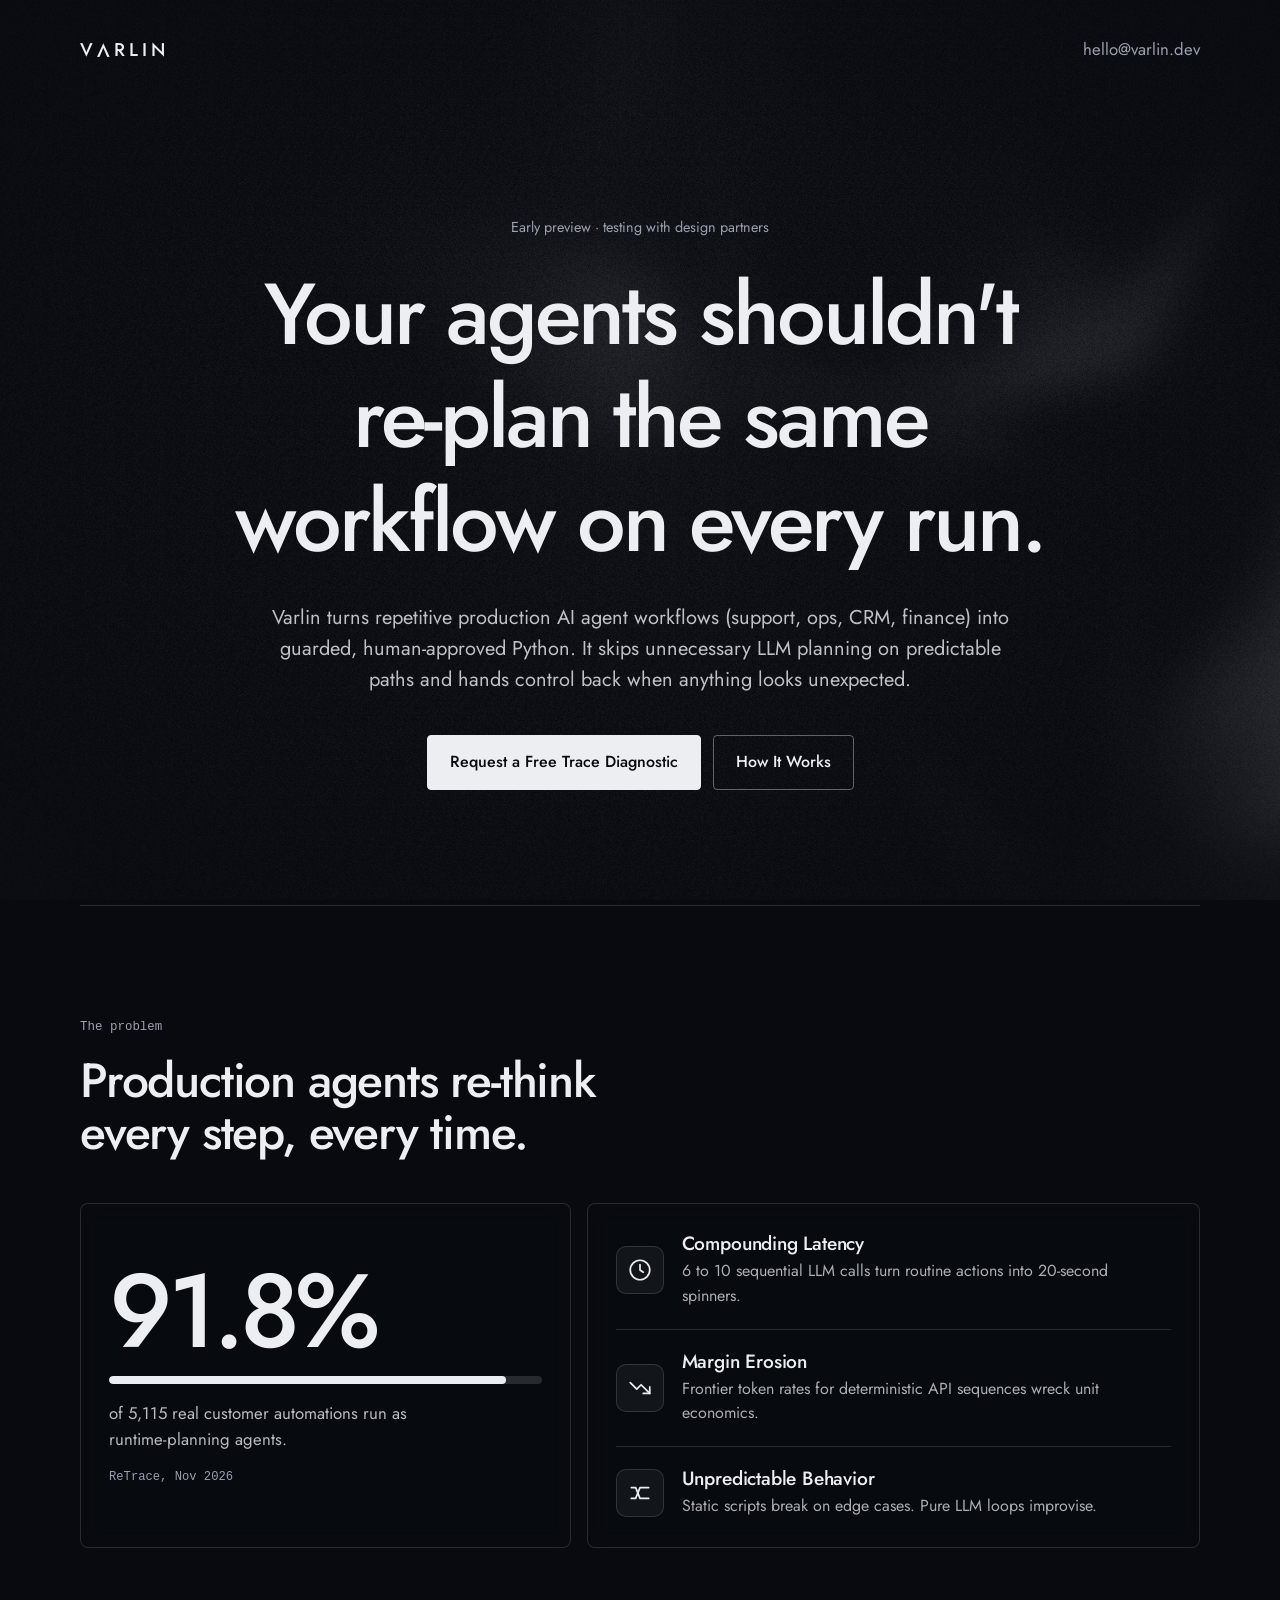
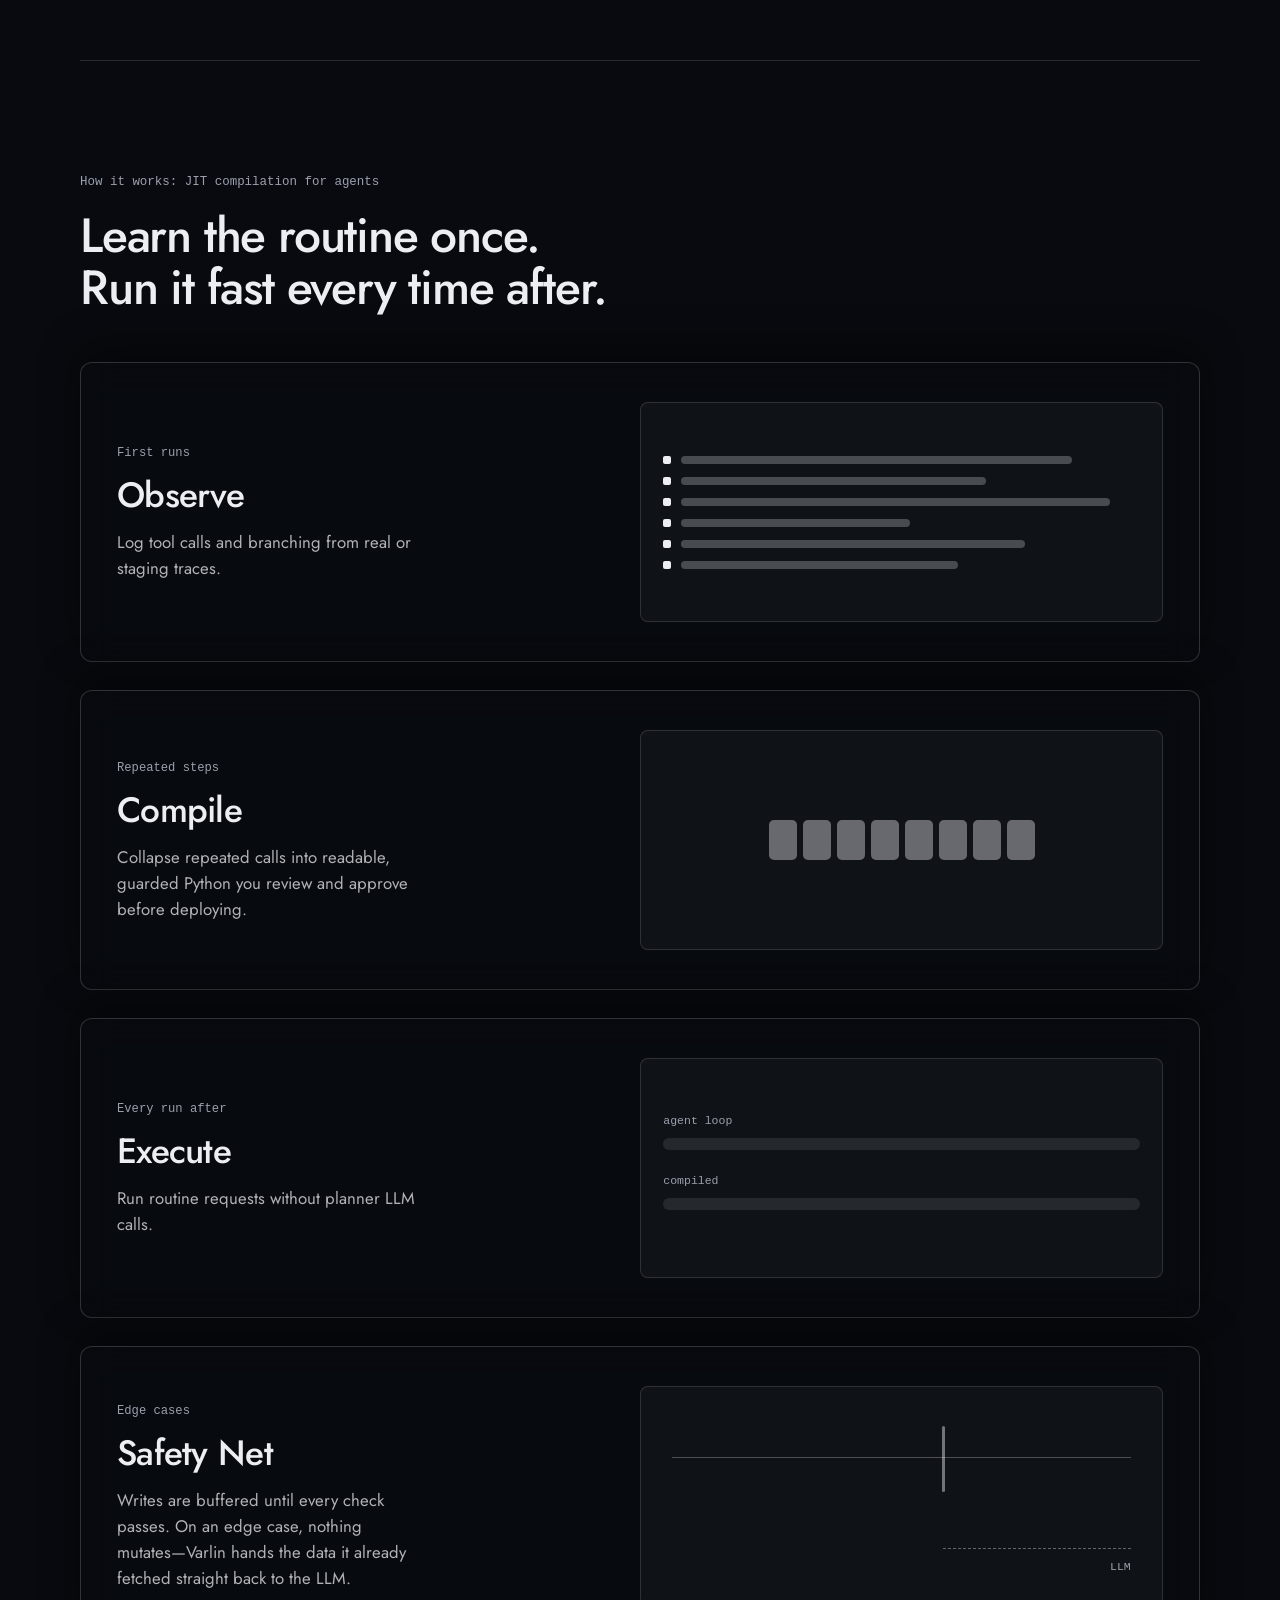
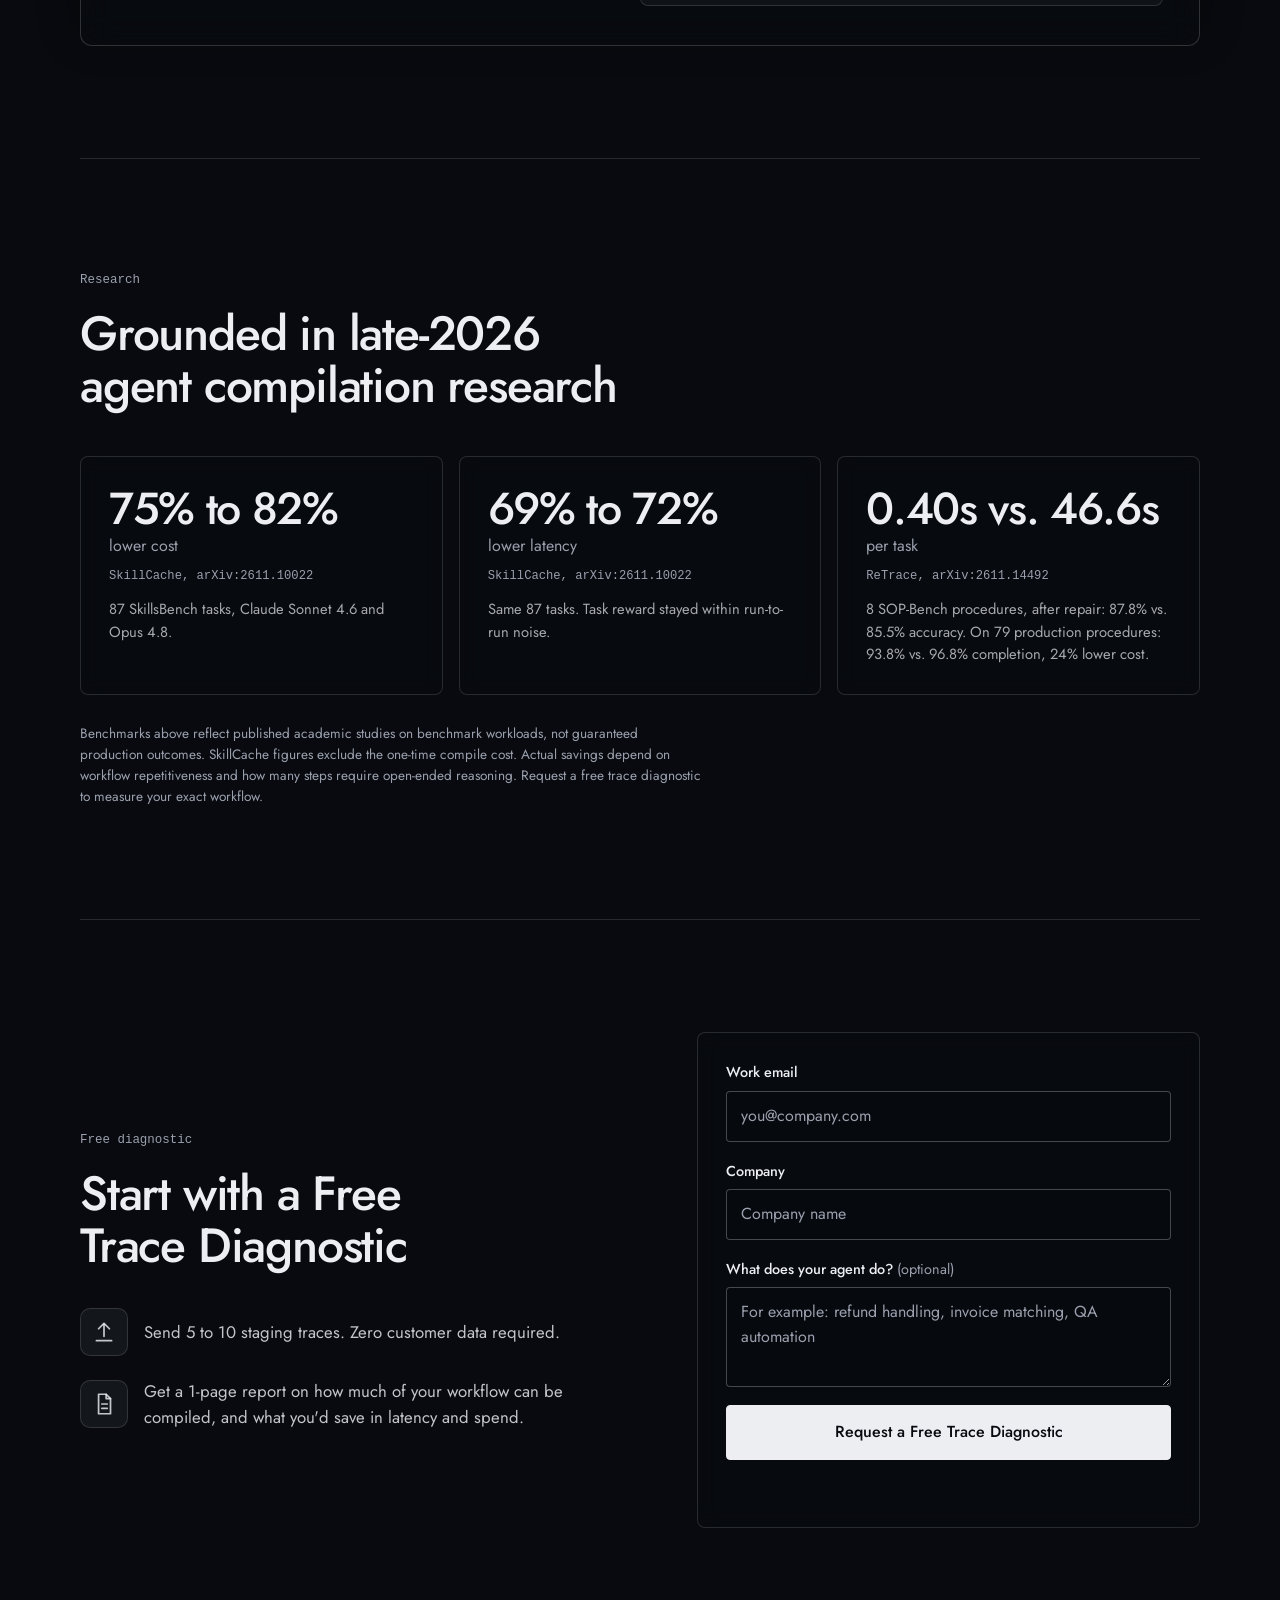
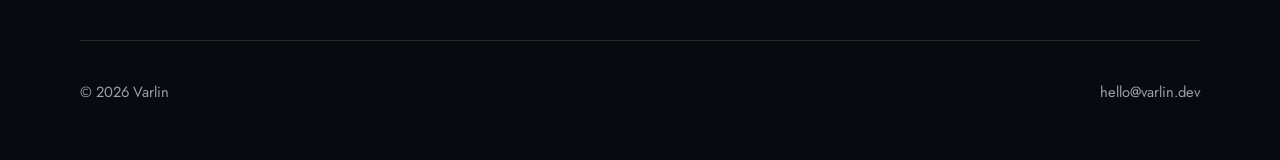
==== commit 21e504fc: "metadata fixes" ====
--- a/index.html
+++ b/index.html
@@ -6,20 +6,20 @@
 <meta name="color-scheme" content="dark">
 <meta name="theme-color" content="#080a0f">
 
-<title>Varlin | JIT Compiler for Production AI Agents</title>
-<meta name="description" content="Varlin is a JIT compiler for production AI agents. It compiles repetitive LLM loops into fast, guarded Python with automatic LLM fallback. Early beta.">
+<title>Varlin | Guarded, Human-Approved Python for AI Agents</title>
+<meta name="description" content="Varlin turns repetitive production AI agent workflows into guarded, human-approved Python that skips unnecessary LLM planning. Early preview.">
 <meta name="robots" content="index, follow, max-image-preview:large">
 <link rel="canonical" href="https://varlin.dev/">
 
 <meta property="og:type" content="website">
 <meta property="og:site_name" content="Varlin">
-<meta property="og:title" content="Varlin | JIT Compiler for Production AI Agents">
-<meta property="og:description" content="Varlin is a JIT compiler for production AI agents. It compiles repetitive LLM loops into fast, guarded Python with automatic LLM fallback. Early beta.">
+<meta property="og:title" content="Varlin | Guarded, Human-Approved Python for AI Agents">
+<meta property="og:description" content="Varlin turns repetitive production AI agent workflows into guarded, human-approved Python that skips unnecessary LLM planning. Early preview.">
 <meta property="og:url" content="https://varlin.dev/">
 <meta property="og:locale" content="en_US">
 <meta name="twitter:card" content="summary">
-<meta name="twitter:title" content="Varlin | JIT Compiler for Production AI Agents">
-<meta name="twitter:description" content="Varlin is a JIT compiler for production AI agents. It compiles repetitive LLM loops into fast, guarded Python with automatic LLM fallback. Early beta.">
+<meta name="twitter:title" content="Varlin | Guarded, Human-Approved Python for AI Agents">
+<meta name="twitter:description" content="Varlin turns repetitive production AI agent workflows into guarded, human-approved Python that skips unnecessary LLM planning. Early preview.">
 
 <link rel="icon" href="favicon.ico" type="image/x-icon">
 <link rel="preconnect" href="https://fonts.googleapis.com">
@@ -37,7 +37,7 @@
       "name": "Varlin",
       "url": "https://varlin.dev/",
       "email": "hello@varlin.dev",
-      "description": "Varlin is a JIT compiler for production AI agents. It compiles repetitive LLM loops into fast, guarded Python with automatic LLM fallback. Early beta."
+      "description": "Varlin turns repetitive production AI agent workflows into guarded, human-approved Python that skips unnecessary LLM planning. Early preview."
     },
     {
       "@type": "WebSite",
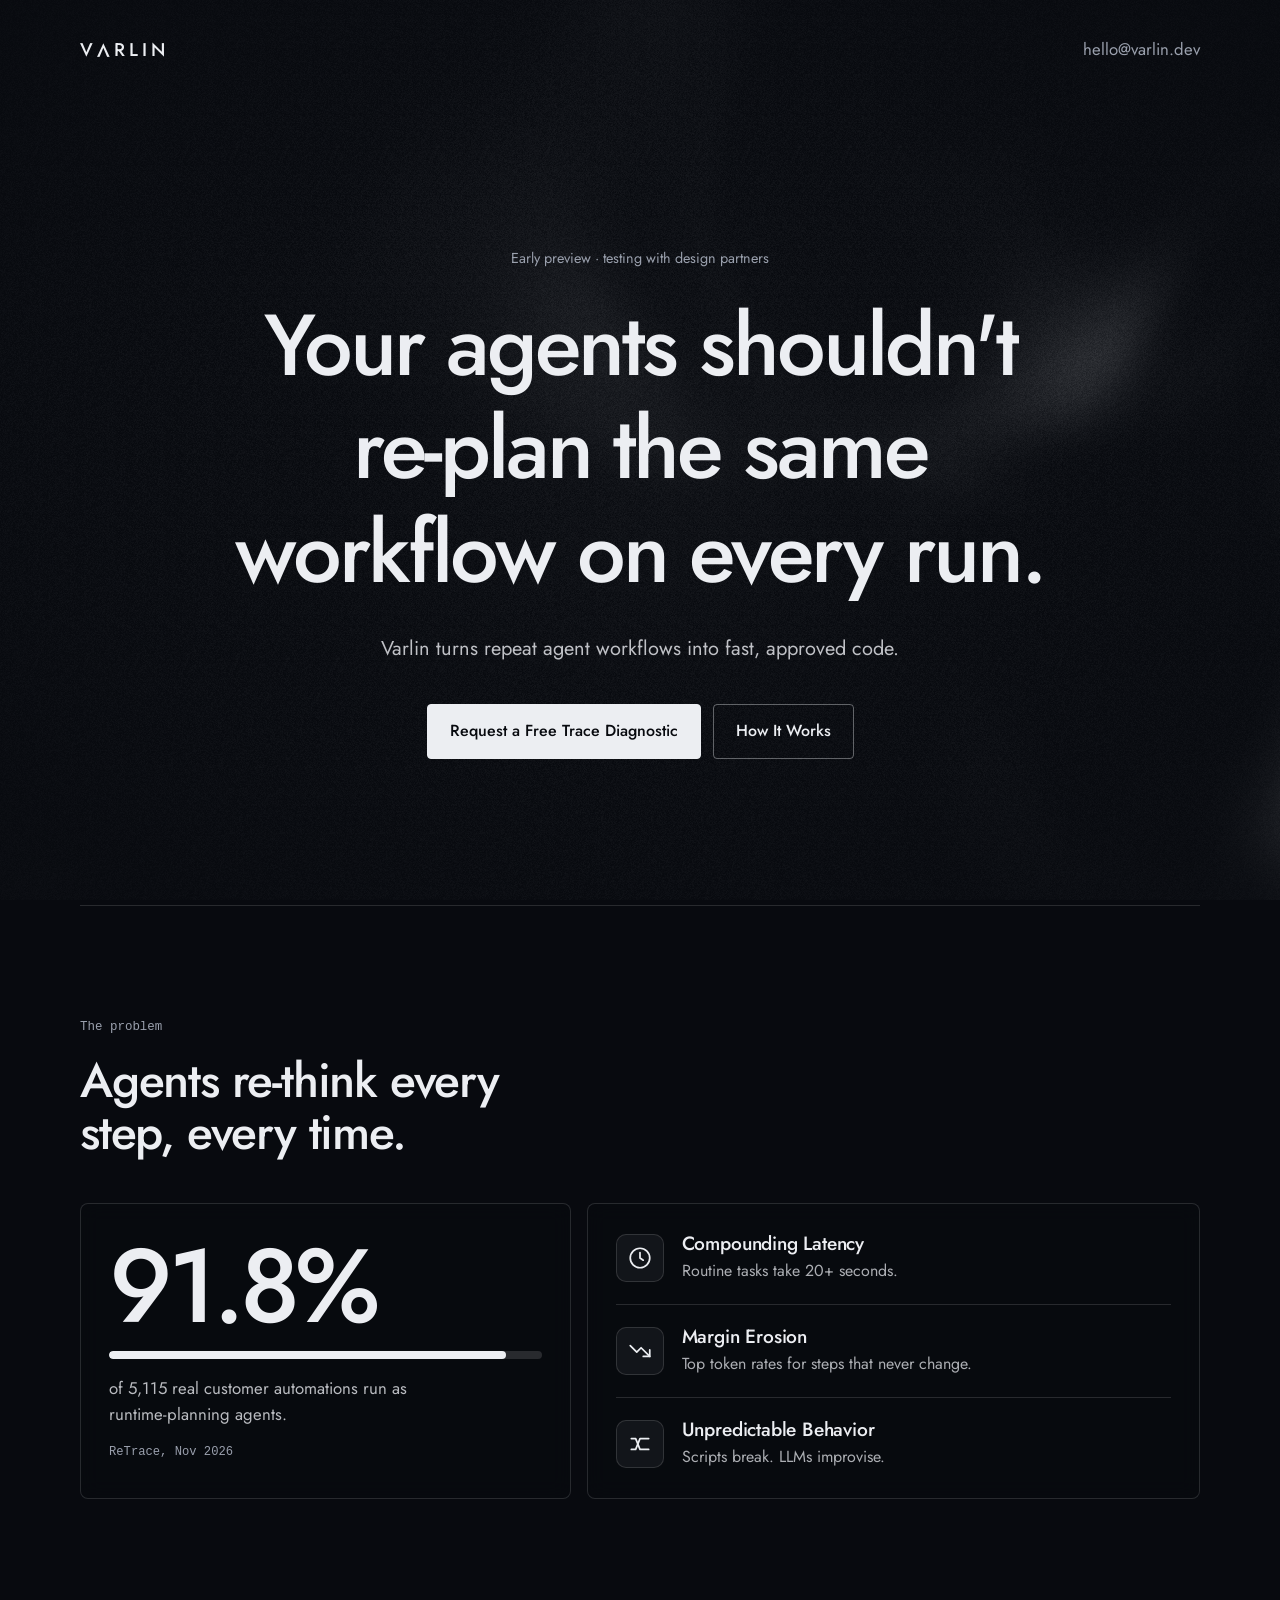
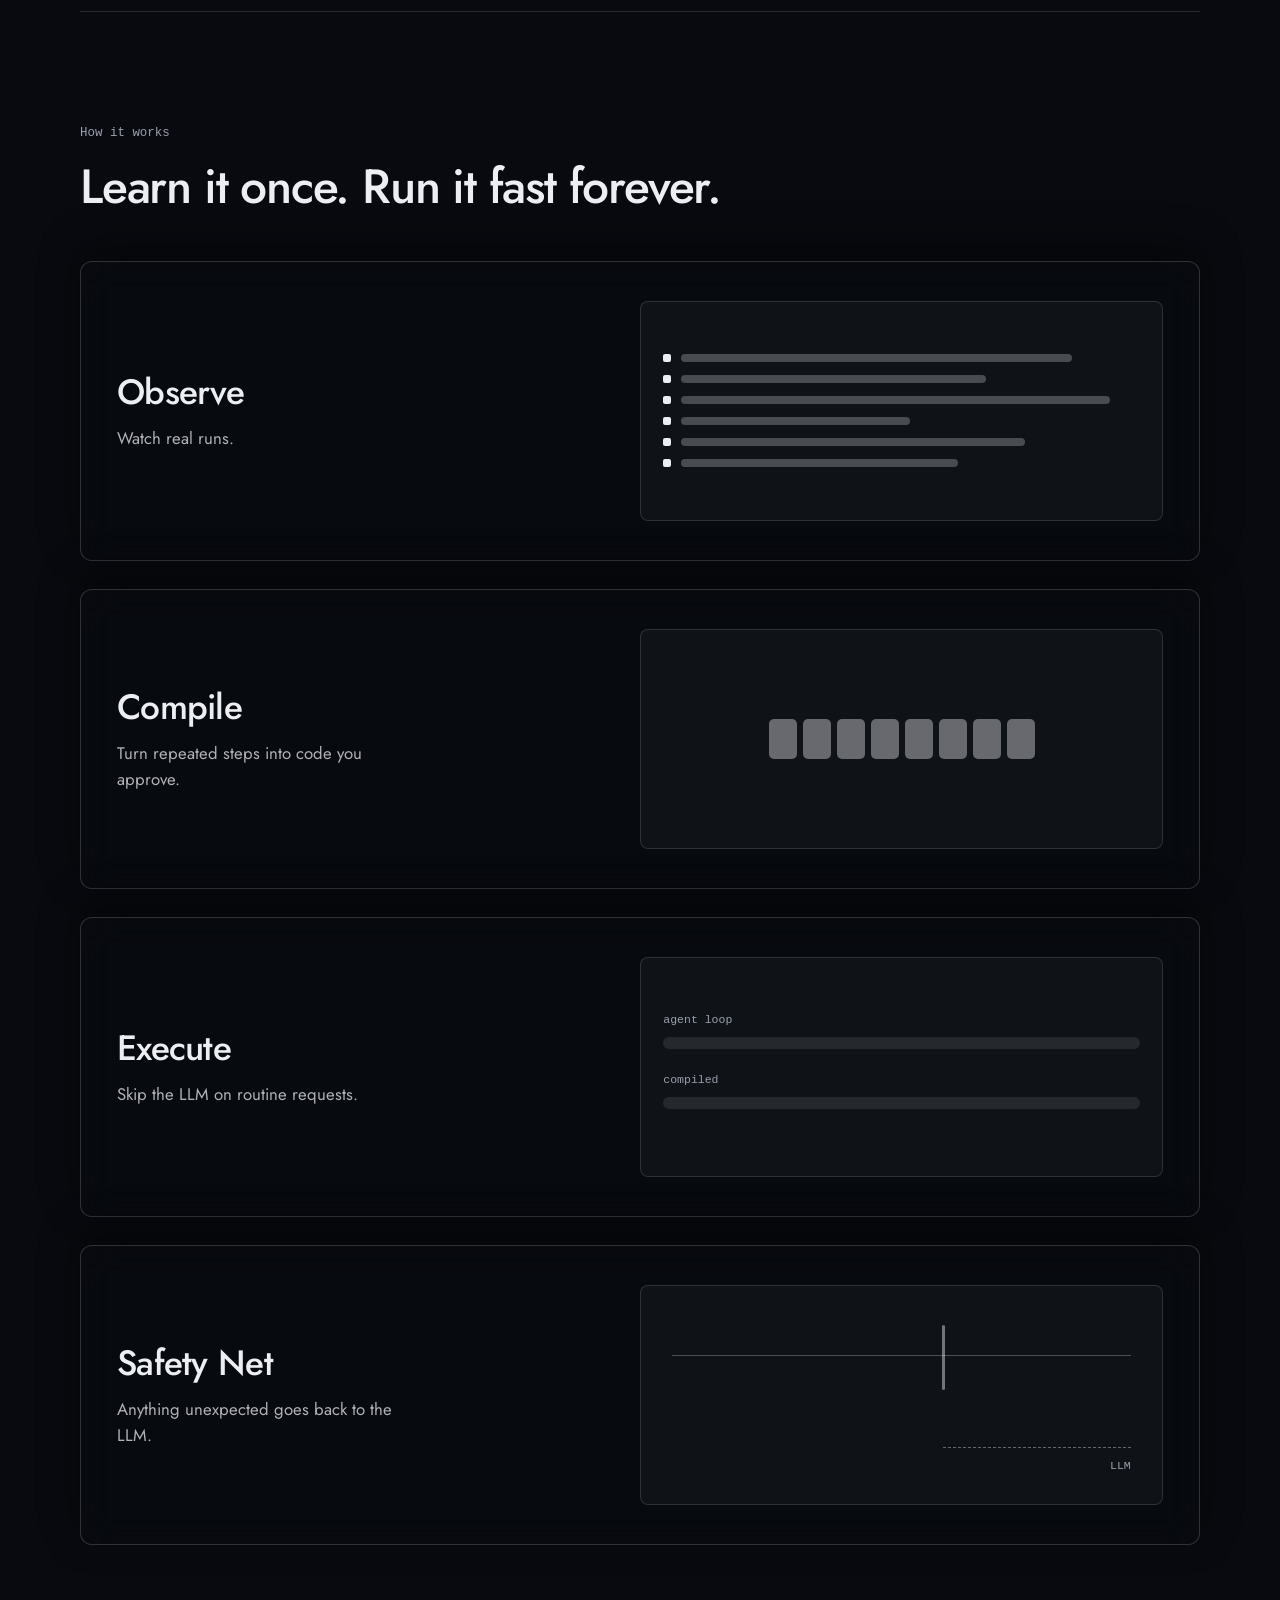
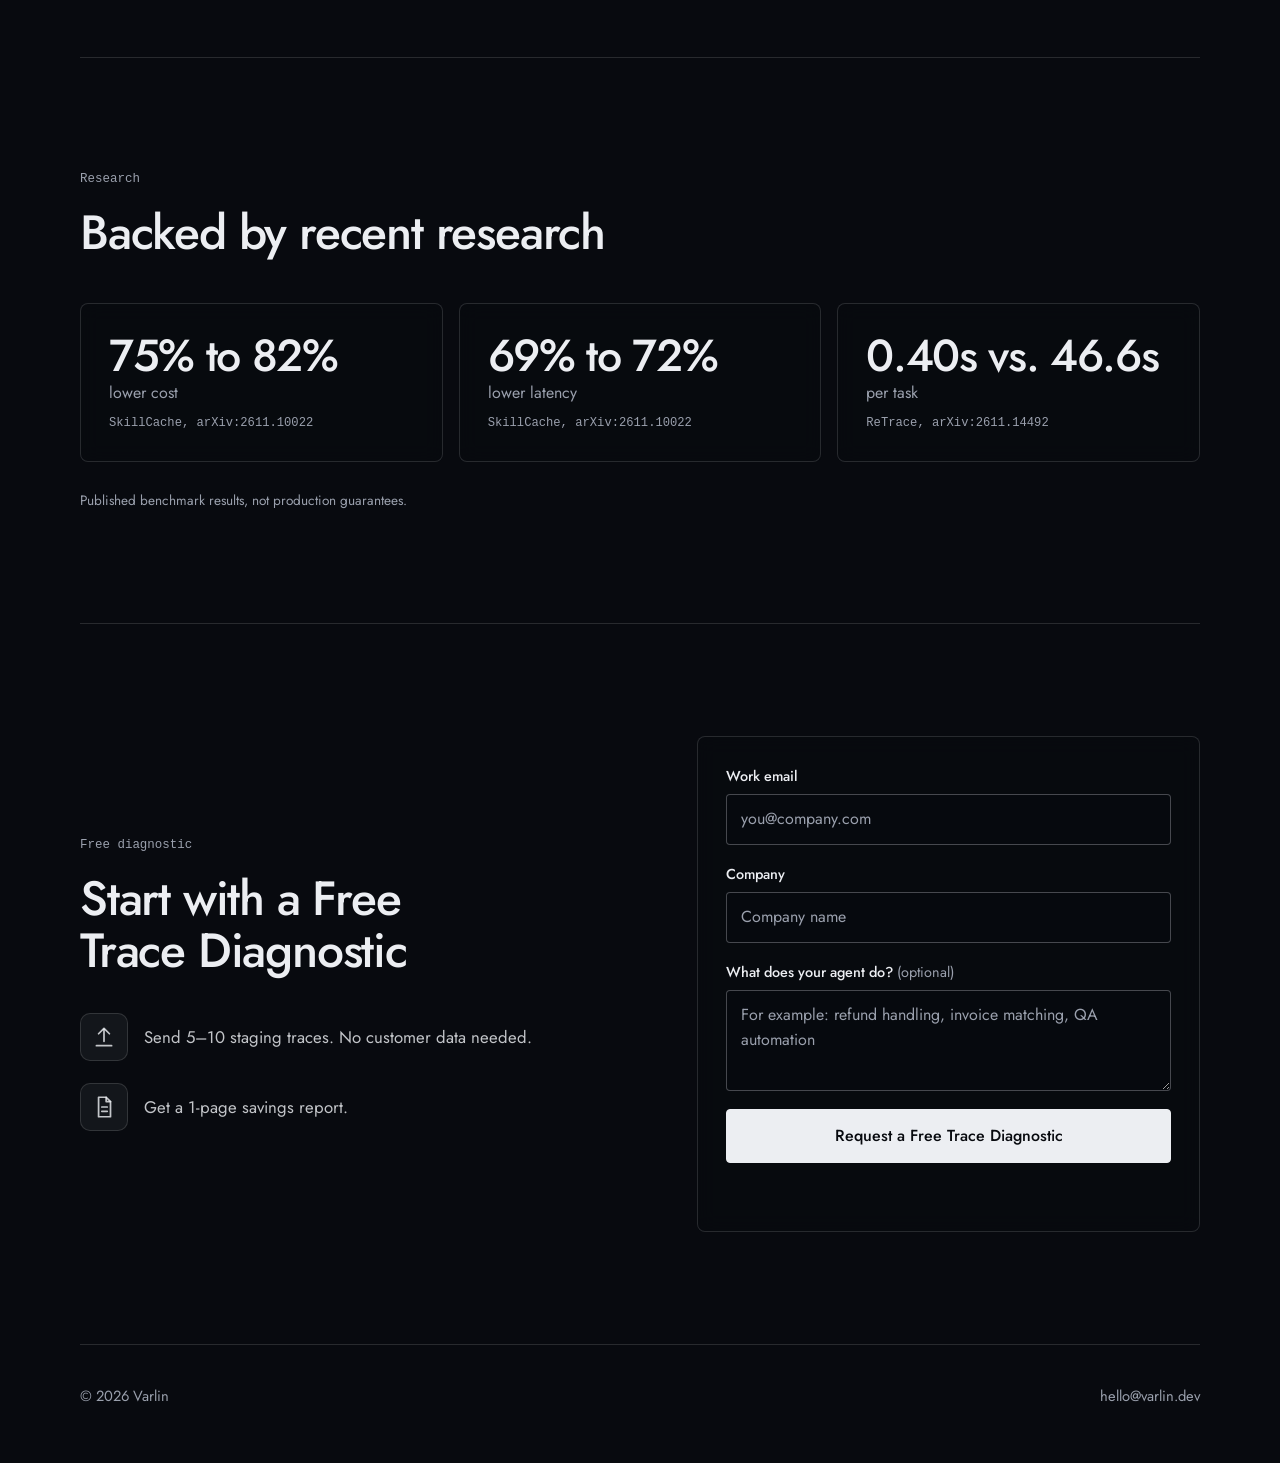
==== commit 34950af2: "Update index.html" ====
--- a/index.html
+++ b/index.html
@@ -68,7 +68,7 @@
     <section class="hero container">
       <p class="hero-beta">Early preview · testing with design partners</p>
       <h1>Your agents shouldn't re-plan the same workflow on every run.</h1>
-      <p class="lede">Varlin turns repetitive production AI agent workflows (support, ops, CRM, finance) into guarded, human-approved Python. It skips unnecessary LLM planning on predictable paths and hands control back when anything looks unexpected.</p>
+      <p class="lede">Varlin turns repeat agent workflows into fast, approved code.</p>
       <div class="cta">
         <a class="btn primary" href="#diagnostic">Request a Free Trace Diagnostic</a>
         <a class="btn ghost" href="#how">How It Works</a>
@@ -77,7 +77,7 @@
 
     <section class="container" id="problem">
       <p class="eyebrow">The problem</p>
-      <h2>Production agents re-think every step, every time.</h2>
+      <h2>Agents re-think every step, every time.</h2>
       <div class="problem-grid">
         <div class="card stat-big">
           <p class="big">91.8%</p>
@@ -88,38 +88,38 @@
         <div class="card pains">
           <div class="pain">
             <span class="ico"><svg viewBox="0 0 24 24" width="26" height="26" fill="none" stroke="currentColor" stroke-width="1.6" stroke-linecap="round" stroke-linejoin="round" aria-hidden="true"><circle cx="12" cy="12" r="9"/><path d="M12 7v5l3 2"/></svg></span>
-            <div><h3>Compounding Latency</h3><p>6 to 10 sequential LLM calls turn routine actions into 20-second spinners.</p></div>
+            <div><h3>Compounding Latency</h3><p>Routine tasks take 20+ seconds.</p></div>
           </div>
           <div class="pain">
             <span class="ico"><svg viewBox="0 0 24 24" width="26" height="26" fill="none" stroke="currentColor" stroke-width="1.6" stroke-linecap="round" stroke-linejoin="round" aria-hidden="true"><path d="M3 7l6 6 4-4 8 8"/><path d="M15 17h6v-6"/></svg></span>
-            <div><h3>Margin Erosion</h3><p>Frontier token rates for deterministic API sequences wreck unit economics.</p></div>
+            <div><h3>Margin Erosion</h3><p>Top token rates for steps that never change.</p></div>
           </div>
           <div class="pain">
             <span class="ico"><svg viewBox="0 0 24 24" width="26" height="26" fill="none" stroke="currentColor" stroke-width="1.6" stroke-linecap="round" stroke-linejoin="round" aria-hidden="true"><path d="M4 7h4l4 10h8"/><path d="M4 17h4l4-10h8"/></svg></span>
-            <div><h3>Unpredictable Behavior</h3><p>Static scripts break on edge cases. Pure LLM loops improvise.</p></div>
+            <div><h3>Unpredictable Behavior</h3><p>Scripts break. LLMs improvise.</p></div>
           </div>
         </div>
       </div>
     </section>
 
     <section class="container" id="how">
-      <p class="eyebrow">How it works: JIT compilation for agents</p>
-      <h2>Learn the routine once. Run it fast every time after.</h2>
+      <p class="eyebrow">How it works</p>
+      <h2>Learn it once. Run it fast forever.</h2>
       <div class="stack">
         <article class="layer" style="--i:0">
-          <div class="layer-text"><p class="kicker">First runs</p><h3>Observe</h3><p>Log tool calls and branching from real or staging traces.</p></div>
+          <div class="layer-text"><h3>Observe</h3><p>Watch real runs.</p></div>
           <div class="v v-observe" aria-hidden="true"><i style="--w:82%;--n:0"></i><i style="--w:64%;--n:1"></i><i style="--w:90%;--n:2"></i><i style="--w:48%;--n:3"></i><i style="--w:72%;--n:4"></i><i style="--w:58%;--n:5"></i></div>
         </article>
         <article class="layer" style="--i:1">
-          <div class="layer-text"><p class="kicker">Repeated steps</p><h3>Compile</h3><p>Collapse repeated calls into readable, guarded Python you review and approve before deploying.</p></div>
+          <div class="layer-text"><h3>Compile</h3><p>Turn repeated steps into code you approve.</p></div>
           <div class="v v-compile" aria-hidden="true"><div class="blocks"><i style="--i:0"></i><i style="--i:1"></i><i style="--i:2"></i><i style="--i:3"></i><i style="--i:4"></i><i style="--i:5"></i><i style="--i:6"></i><i style="--i:7"></i></div><span class="out"></span></div>
         </article>
         <article class="layer" style="--i:2">
-          <div class="layer-text"><p class="kicker">Every run after</p><h3>Execute</h3><p>Run routine requests without planner LLM calls.</p></div>
+          <div class="layer-text"><h3>Execute</h3><p>Skip the LLM on routine requests.</p></div>
           <div class="v v-execute" aria-hidden="true"><p>agent loop</p><div class="lane slow"><i></i></div><p>compiled</p><div class="lane fast"><i></i></div></div>
         </article>
         <article class="layer" style="--i:3">
-          <div class="layer-text"><p class="kicker">Edge cases</p><h3>Safety Net</h3><p>Writes are buffered until every check passes. On an edge case, nothing mutates—Varlin hands the data it already fetched straight back to the LLM.</p></div>
+          <div class="layer-text"><h3>Safety Net</h3><p>Anything unexpected goes back to the LLM.</p></div>
           <div class="v v-guard" aria-hidden="true"><span class="lane-main"></span><span class="lane-fb"></span><span class="gate"></span><span class="dot a"></span><span class="dot b"></span><span class="lbl">LLM</span></div>
         </article>
       </div>
@@ -127,25 +127,22 @@
 
     <section class="container" id="research">
       <p class="eyebrow">Research</p>
-      <h2>Grounded in late-2026 agent compilation research</h2>
+      <h2>Backed by recent research</h2>
       <div class="grid-3">
         <article class="card stat-card">
           <p class="stat">75% to 82%<span>lower cost</span></p>
           <p class="cite">SkillCache, arXiv:2611.10022</p>
-          <p class="ctx">87 SkillsBench tasks, Claude Sonnet 4.6 and Opus 4.8.</p>
         </article>
         <article class="card stat-card">
           <p class="stat">69% to 72%<span>lower latency</span></p>
           <p class="cite">SkillCache, arXiv:2611.10022</p>
-          <p class="ctx">Same 87 tasks. Task reward stayed within run-to-run noise.</p>
         </article>
         <article class="card stat-card">
           <p class="stat">0.40s vs. 46.6s<span>per task</span></p>
           <p class="cite">ReTrace, arXiv:2611.14492</p>
-          <p class="ctx">8 SOP-Bench procedures, after repair: 87.8% vs. 85.5% accuracy. On 79 production procedures: 93.8% vs. 96.8% completion, 24% lower cost.</p>
         </article>
       </div>
-      <p class="footnote">Benchmarks above reflect published academic studies on benchmark workloads, not guaranteed production outcomes. SkillCache figures exclude the one-time compile cost. Actual savings depend on workflow repetitiveness and how many steps require open-ended reasoning. Request a free trace diagnostic to measure your exact workflow.</p>
+      <p class="footnote">Published benchmark results, not production guarantees.</p>
     </section>
 
     <section class="container" id="diagnostic">
@@ -154,8 +151,8 @@
           <p class="eyebrow">Free diagnostic</p>
           <h2>Start with a Free Trace Diagnostic</h2>
           <ul class="dx-steps">
-            <li><span class="ico"><svg viewBox="0 0 24 24" width="26" height="26" fill="none" stroke="currentColor" stroke-width="1.6" stroke-linecap="round" stroke-linejoin="round" aria-hidden="true"><path d="M12 16V5"/><path d="M7 9l5-5 5 5"/><path d="M5 20h14"/></svg></span><p>Send 5 to 10 staging traces. Zero customer data required.</p></li>
-            <li><span class="ico"><svg viewBox="0 0 24 24" width="26" height="26" fill="none" stroke="currentColor" stroke-width="1.6" stroke-linecap="round" stroke-linejoin="round" aria-hidden="true"><path d="M7 3h7l4 4v14H7z"/><path d="M14 3v4h4"/><path d="M10 12h5M10 16h5"/></svg></span><p>Get a 1-page report on how much of your workflow can be compiled, and what you'd save in latency and spend.</p></li>
+            <li><span class="ico"><svg viewBox="0 0 24 24" width="26" height="26" fill="none" stroke="currentColor" stroke-width="1.6" stroke-linecap="round" stroke-linejoin="round" aria-hidden="true"><path d="M12 16V5"/><path d="M7 9l5-5 5 5"/><path d="M5 20h14"/></svg></span><p>Send 5–10 staging traces. No customer data needed.</p></li>
+            <li><span class="ico"><svg viewBox="0 0 24 24" width="26" height="26" fill="none" stroke="currentColor" stroke-width="1.6" stroke-linecap="round" stroke-linejoin="round" aria-hidden="true"><path d="M7 3h7l4 4v14H7z"/><path d="M14 3v4h4"/><path d="M10 12h5M10 16h5"/></svg></span><p>Get a 1-page savings report.</p></li>
           </ul>
         </div>
 
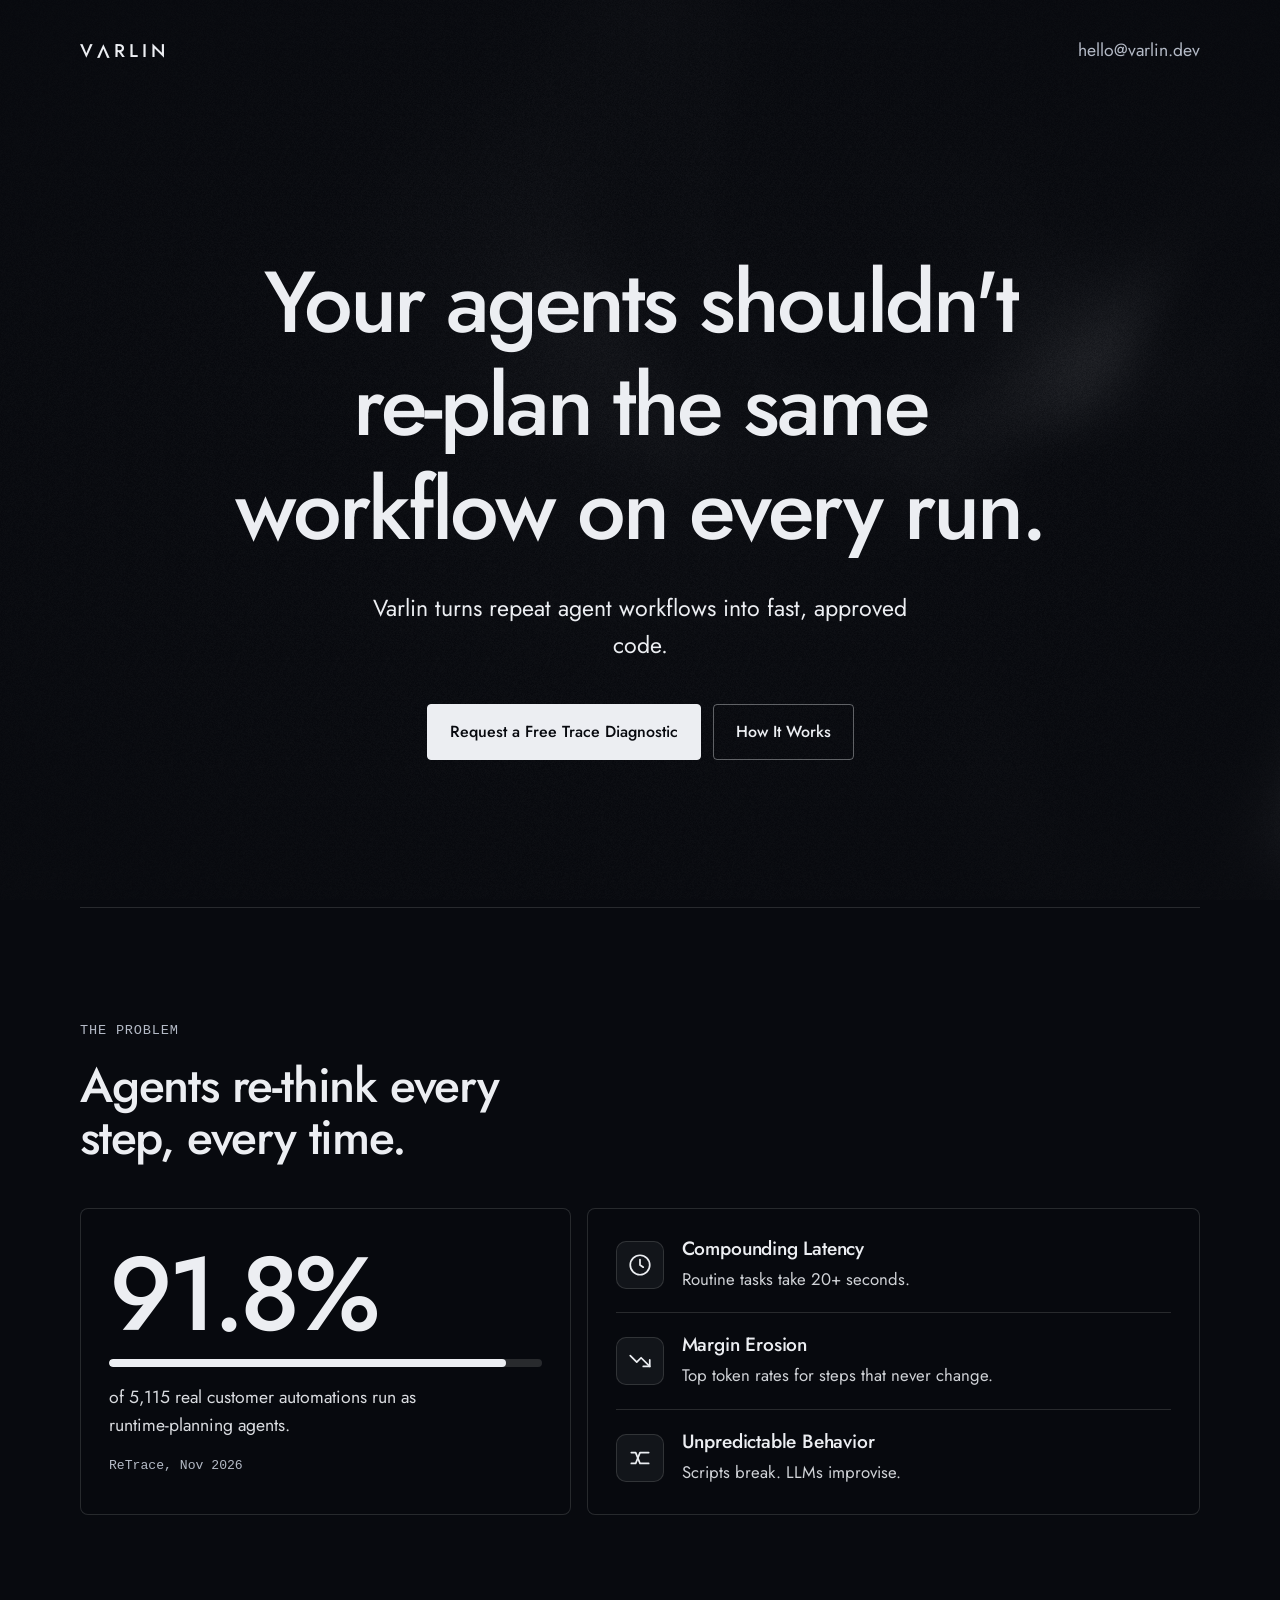
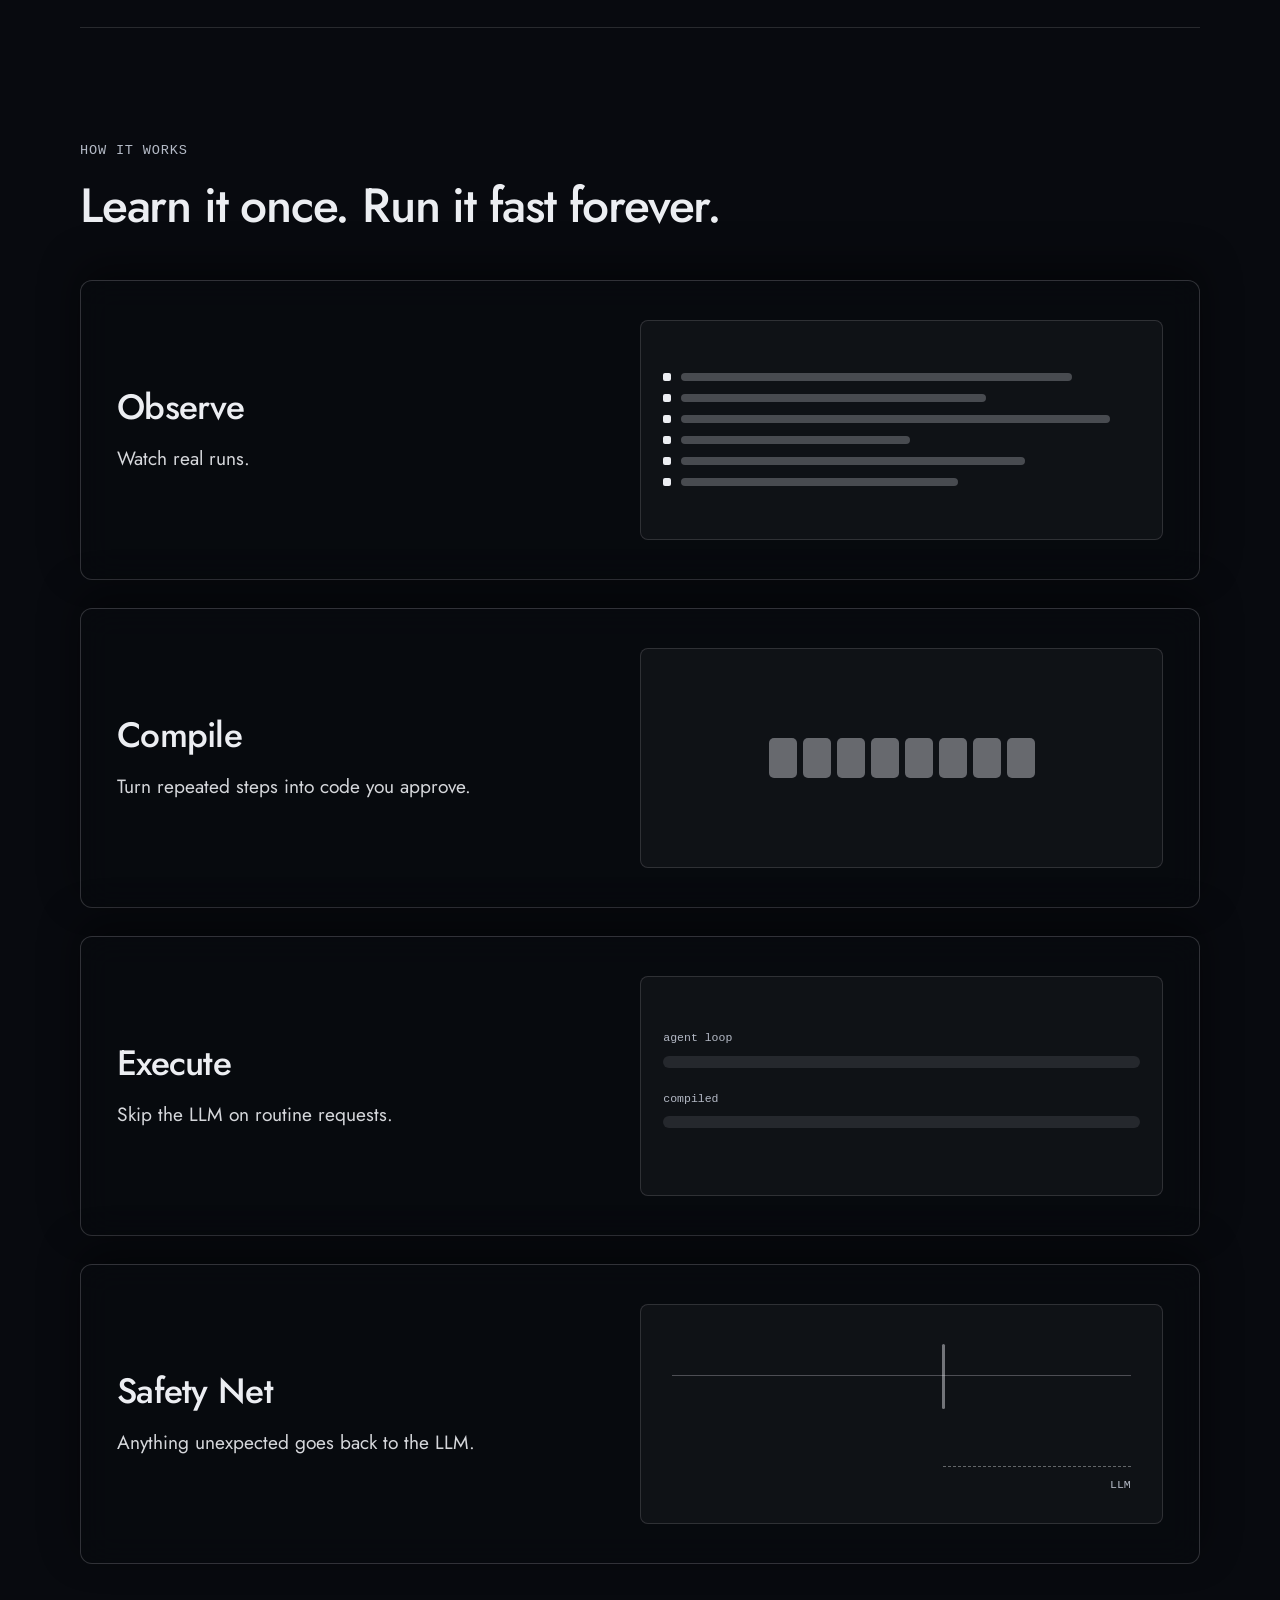
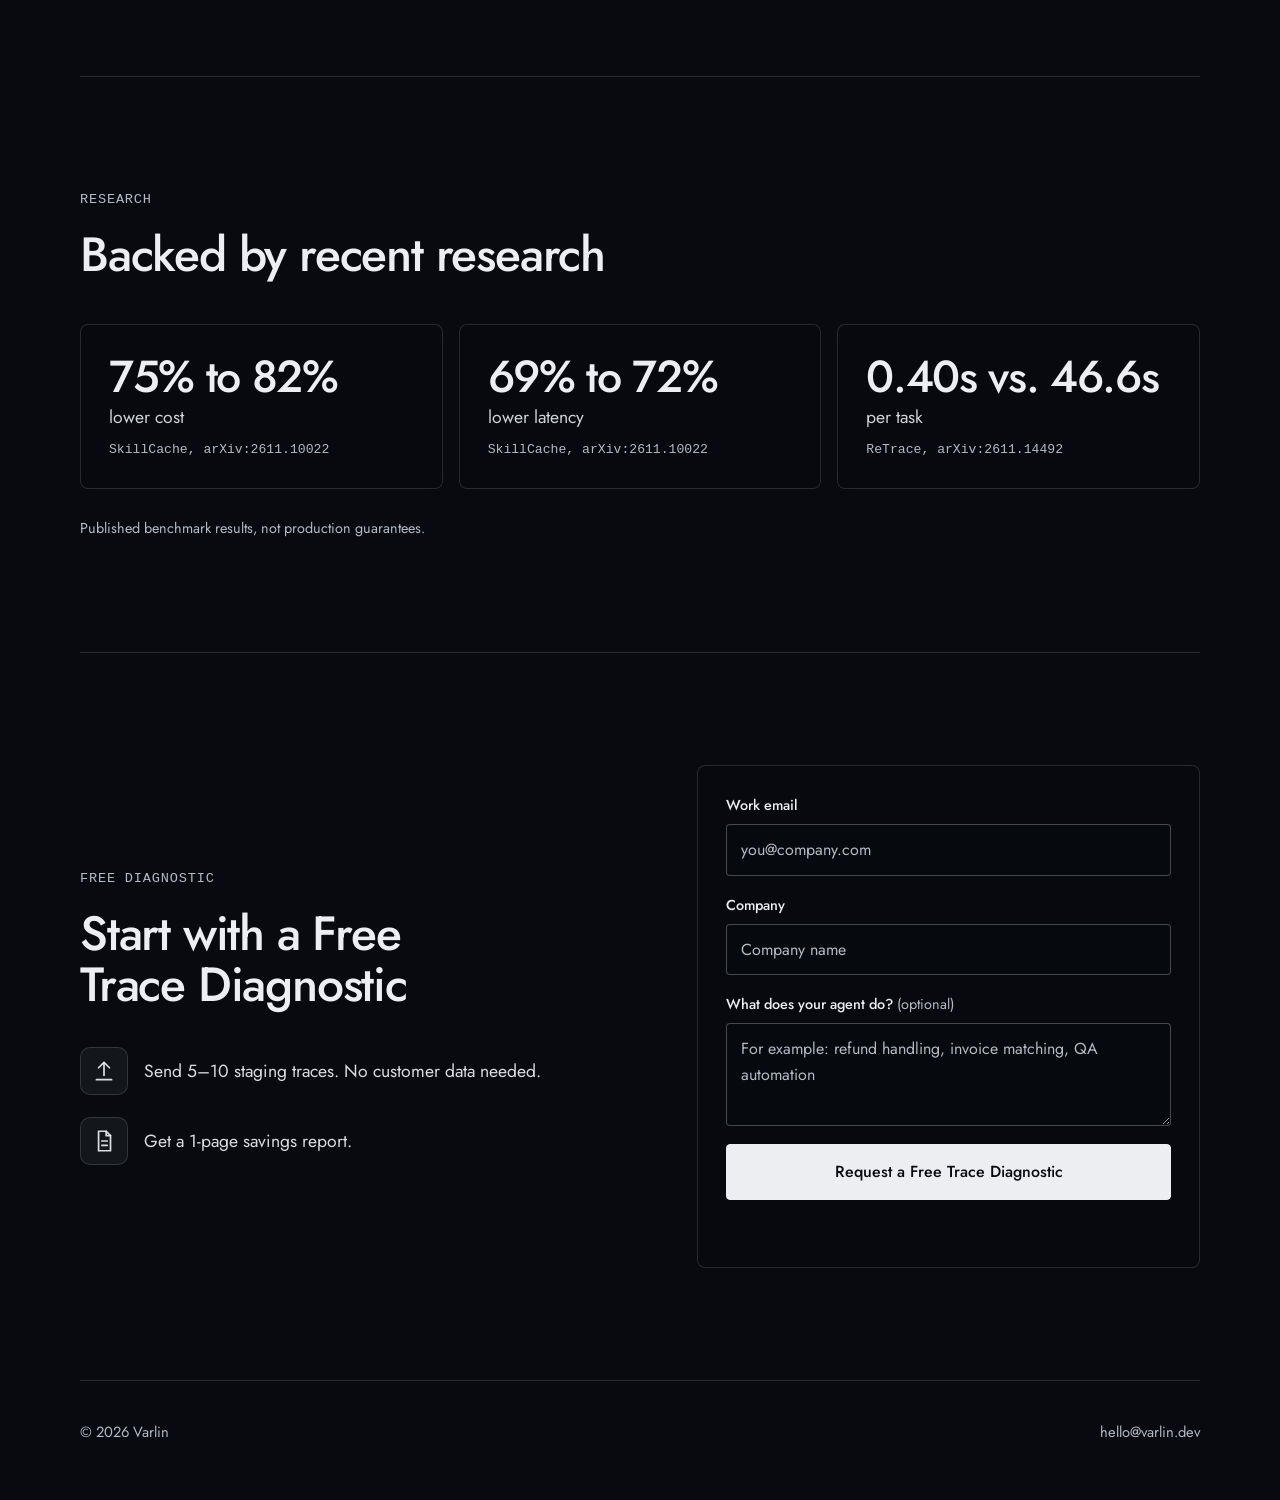
==== commit be903acf: "easier" ====
--- a/index.html
+++ b/index.html
@@ -7,19 +7,19 @@
 <meta name="theme-color" content="#080a0f">
 
 <title>Varlin | Guarded, Human-Approved Python for AI Agents</title>
-<meta name="description" content="Varlin turns repetitive production AI agent workflows into guarded, human-approved Python that skips unnecessary LLM planning. Early preview.">
+<meta name="description" content="Varlin turns repetitive production AI agent workflows into guarded, human-approved Python that skips unnecessary LLM planning.">
 <meta name="robots" content="index, follow, max-image-preview:large">
 <link rel="canonical" href="https://varlin.dev/">
 
 <meta property="og:type" content="website">
 <meta property="og:site_name" content="Varlin">
 <meta property="og:title" content="Varlin | Guarded, Human-Approved Python for AI Agents">
-<meta property="og:description" content="Varlin turns repetitive production AI agent workflows into guarded, human-approved Python that skips unnecessary LLM planning. Early preview.">
+<meta property="og:description" content="Varlin turns repetitive production AI agent workflows into guarded, human-approved Python that skips unnecessary LLM planning.">
 <meta property="og:url" content="https://varlin.dev/">
 <meta property="og:locale" content="en_US">
 <meta name="twitter:card" content="summary">
 <meta name="twitter:title" content="Varlin | Guarded, Human-Approved Python for AI Agents">
-<meta name="twitter:description" content="Varlin turns repetitive production AI agent workflows into guarded, human-approved Python that skips unnecessary LLM planning. Early preview.">
+<meta name="twitter:description" content="Varlin turns repetitive production AI agent workflows into guarded, human-approved Python that skips unnecessary LLM planning.">
 
 <link rel="icon" href="favicon.ico" type="image/x-icon">
 <link rel="preconnect" href="https://fonts.googleapis.com">
@@ -66,7 +66,6 @@
   <main>
 
     <section class="hero container">
-      <p class="hero-beta">Early preview · testing with design partners</p>
       <h1>Your agents shouldn't re-plan the same workflow on every run.</h1>
       <p class="lede">Varlin turns repeat agent workflows into fast, approved code.</p>
       <div class="cta">
--- a/style.css
+++ b/style.css
@@ -2,7 +2,7 @@
 :root {
   --bg: #080a0f;
   --ink: #eceef2;
-  --muted: #9aa0ad;
+  --muted: #b4bac6;
   --line: color-mix(in srgb, var(--ink) 14%, transparent);
   --card: color-mix(in srgb, var(--bg) 70%, transparent);
   --mono: ui-monospace, "SF Mono", "JetBrains Mono", Menlo, Consolas, monospace;
@@ -20,10 +20,10 @@
 body {
   margin: 0; background: var(--bg); color: var(--ink);
   font-family: "Jost", "Futura", "Century Gothic", "Helvetica Neue", Arial, sans-serif;
-  font-size: 1.05rem; line-height: 1.55; -webkit-font-smoothing: antialiased;
+  font-size: 1.1rem; line-height: 1.6; -webkit-font-smoothing: antialiased;
 }
 #field { position: fixed; inset: 0; width: 100%; height: 100%; display: block; z-index: 0; }
-.veil { position: fixed; inset: 0; z-index: 0; pointer-events: none; background: color-mix(in srgb, var(--bg) 42%, transparent); }
+.veil { position: fixed; inset: 0; z-index: 0; pointer-events: none; background: color-mix(in srgb, var(--bg) 65%, transparent); }
 .page { position: relative; z-index: 1; }
 .container { width: min(1120px, calc(100% - clamp(40px, 10vw, 80px))); margin-inline: auto; }
 a { color: inherit; }
@@ -43,15 +43,15 @@
 h1 { font-weight: 500; font-size: clamp(2.5rem, 7vw, 5.4rem); line-height: 1.2; letter-spacing: -0.035em; text-wrap: balance; }
 h2 { font-weight: 500; font-size: clamp(1.9rem, 4vw, 3rem); line-height: 1.08; letter-spacing: -0.025em; max-width: 24ch; text-wrap: balance; }
 h3 { font-weight: 500; font-size: 1.2rem; line-height: 1.2; letter-spacing: -0.01em; }
-.eyebrow { margin-bottom: 18px; font-family: var(--mono); font-size: .78rem; color: var(--muted); }
+.eyebrow { margin-bottom: 18px; font-family: var(--mono); font-size: .85rem; letter-spacing: .06em; text-transform: uppercase; color: var(--muted); }
 .intro { margin-top: 16px; color: var(--muted); }
-.cite { font-family: var(--mono); font-size: .76rem; color: var(--muted); }
+.cite { font-family: var(--mono); font-size: .82rem; color: var(--muted); }
 
 /* Hero */
 .hero { min-height: calc(100svh - 96px); display: flex; flex-direction: column; align-items: center; justify-content: center; text-align: center; padding-block: clamp(40px, 8vw, 96px); }
-.hero-beta { margin-bottom: 24px; color: var(--muted); font-size: .9rem; }
+.hero-beta { margin-bottom: 24px; color: var(--muted); font-size: .95rem; }
 .hero h1 { max-width: 17ch; }
-.lede { margin-top: 28px; max-width: 62ch; font-size: clamp(1.05rem, 1.6vw, 1.25rem); color: color-mix(in srgb, var(--ink) 80%, transparent); }
+.lede { margin-top: 28px; max-width: 40ch; font-size: clamp(1.2rem, 2vw, 1.45rem); color: var(--ink); }
 .cta { display: flex; flex-wrap: wrap; justify-content: center; gap: 12px; margin-top: 40px; }
 
 /* Buttons */
@@ -63,7 +63,7 @@
 .btn:disabled { opacity: .5; cursor: default; }
 
 /* Cards */
-.card { background: var(--card); border: 1px solid var(--line); border-radius: 8px; padding: 28px; -webkit-backdrop-filter: blur(10px); backdrop-filter: blur(10px); }
+.card { background: color-mix(in srgb, var(--bg) 85%, transparent); border: 1px solid var(--line); border-radius: 8px; padding: 28px; -webkit-backdrop-filter: blur(10px); backdrop-filter: blur(10px); }
 .grid-3 { display: grid; grid-template-columns: repeat(auto-fit, minmax(260px, 1fr)); gap: 16px; margin-top: 44px; }
 .ico { display: inline-flex; align-items: center; justify-content: center; width: 48px; height: 48px; flex: none; border: 1px solid var(--line); border-radius: 10px; background: color-mix(in srgb, var(--ink) 5%, transparent); }
 
@@ -71,20 +71,20 @@
 .problem-grid { margin-top: 44px; display: grid; grid-template-columns: minmax(0, 1fr) minmax(0, 1.25fr); gap: 16px; align-items: stretch; }
 .stat-big { display: grid; align-content: center; gap: 16px; }
 .stat-big .big { font-size: clamp(4rem, 9vw, 6.5rem); font-weight: 500; line-height: .92; letter-spacing: -0.045em; }
-.stat-big p:not(.big):not(.cite) { color: color-mix(in srgb, var(--ink) 78%, transparent); max-width: 30ch; }
+.stat-big p:not(.big):not(.cite) { color: color-mix(in srgb, var(--ink) 92%, transparent); max-width: 30ch; }
 .meter { height: 8px; border-radius: 99px; background: color-mix(in srgb, var(--ink) 14%, transparent); overflow: hidden; }
 .meter i { display: block; height: 100%; background: var(--ink); border-radius: 99px; }
 .pains { display: grid; gap: 0; padding-block: 8px; }
 .pain { display: flex; align-items: center; gap: 18px; padding: 20px 0; }
 .pain + .pain { border-top: 1px solid var(--line); }
-.pain h3 + p { margin-top: 4px; font-size: 1rem; color: color-mix(in srgb, var(--ink) 72%, transparent); }
+.pain h3 + p { margin-top: 6px; font-size: 1.05rem; color: color-mix(in srgb, var(--ink) 88%, transparent); }
 
 /* How it works: stacking layers */
 .stack { margin-top: 48px; display: grid; gap: 28px; }
 .layer { position: sticky; top: calc(20px + var(--i) * 18px); display: grid; grid-template-columns: minmax(0, 1fr) minmax(0, 1.1fr); gap: clamp(20px, 4vw, 48px); align-items: center; min-height: 300px; padding: clamp(22px, 3vw, 36px); background: color-mix(in srgb, var(--bg) 90%, transparent); border: 1px solid color-mix(in srgb, var(--ink) 18%, transparent); border-radius: 12px; -webkit-backdrop-filter: blur(16px); backdrop-filter: blur(16px); box-shadow: 0 -14px 40px rgba(0,0,0,.45); }
 .kicker { margin-bottom: 12px; font-family: var(--mono); font-size: .76rem; color: var(--muted); }
 .layer h3 { font-size: clamp(1.6rem, 3vw, 2.2rem); letter-spacing: -0.02em; }
-.layer-text h3 + p { margin-top: 12px; max-width: 30ch; color: color-mix(in srgb, var(--ink) 74%, transparent); }
+.layer-text h3 + p { margin-top: 14px; max-width: 30ch; font-size: 1.2rem; color: color-mix(in srgb, var(--ink) 90%, transparent); }
 
 .v { position: relative; height: 220px; padding: 22px; border: 1px solid var(--line); border-radius: 8px; background: color-mix(in srgb, var(--ink) 3.5%, transparent); overflow: hidden; }
 .v *, .v *::before, .v *::after { animation-play-state: paused; }
@@ -130,14 +130,14 @@
 /* Research */
 .stat-card { display: grid; align-content: start; gap: 12px; }
 .stat { font-size: clamp(2rem, 3.6vw, 2.8rem); font-weight: 500; line-height: 1.05; letter-spacing: -0.03em; }
-.stat span { display: block; margin-top: 6px; font-size: 1rem; font-weight: 400; letter-spacing: 0; color: var(--muted); }
+.stat span { display: block; margin-top: 8px; font-size: 1.1rem; font-weight: 400; letter-spacing: 0; color: color-mix(in srgb, var(--ink) 88%, transparent); }
 .ctx { font-size: .92rem; color: color-mix(in srgb, var(--ink) 70%, transparent); }
-.footnote { margin-top: 28px; max-width: 78ch; font-size: .85rem; color: var(--muted); }
+.footnote { margin-top: 28px; max-width: 78ch; font-size: .9rem; color: var(--muted); }
 
 /* Diagnostic */
 .dx { display: grid; grid-template-columns: minmax(0, 1.1fr) minmax(0, 1fr); gap: clamp(28px, 5vw, 64px); align-items: center; }
 .dx-steps { list-style: none; margin: 36px 0 0; padding: 0; display: grid; gap: 22px; }
-.dx-steps li { display: flex; align-items: center; gap: 16px; color: color-mix(in srgb, var(--ink) 82%, transparent); }
+.dx-steps li { display: flex; align-items: center; gap: 16px; color: color-mix(in srgb, var(--ink) 92%, transparent); }
 .dx-form { display: grid; gap: 18px; }
 .field { display: grid; gap: 7px; }
 .field label { font-size: .9rem; font-weight: 500; }
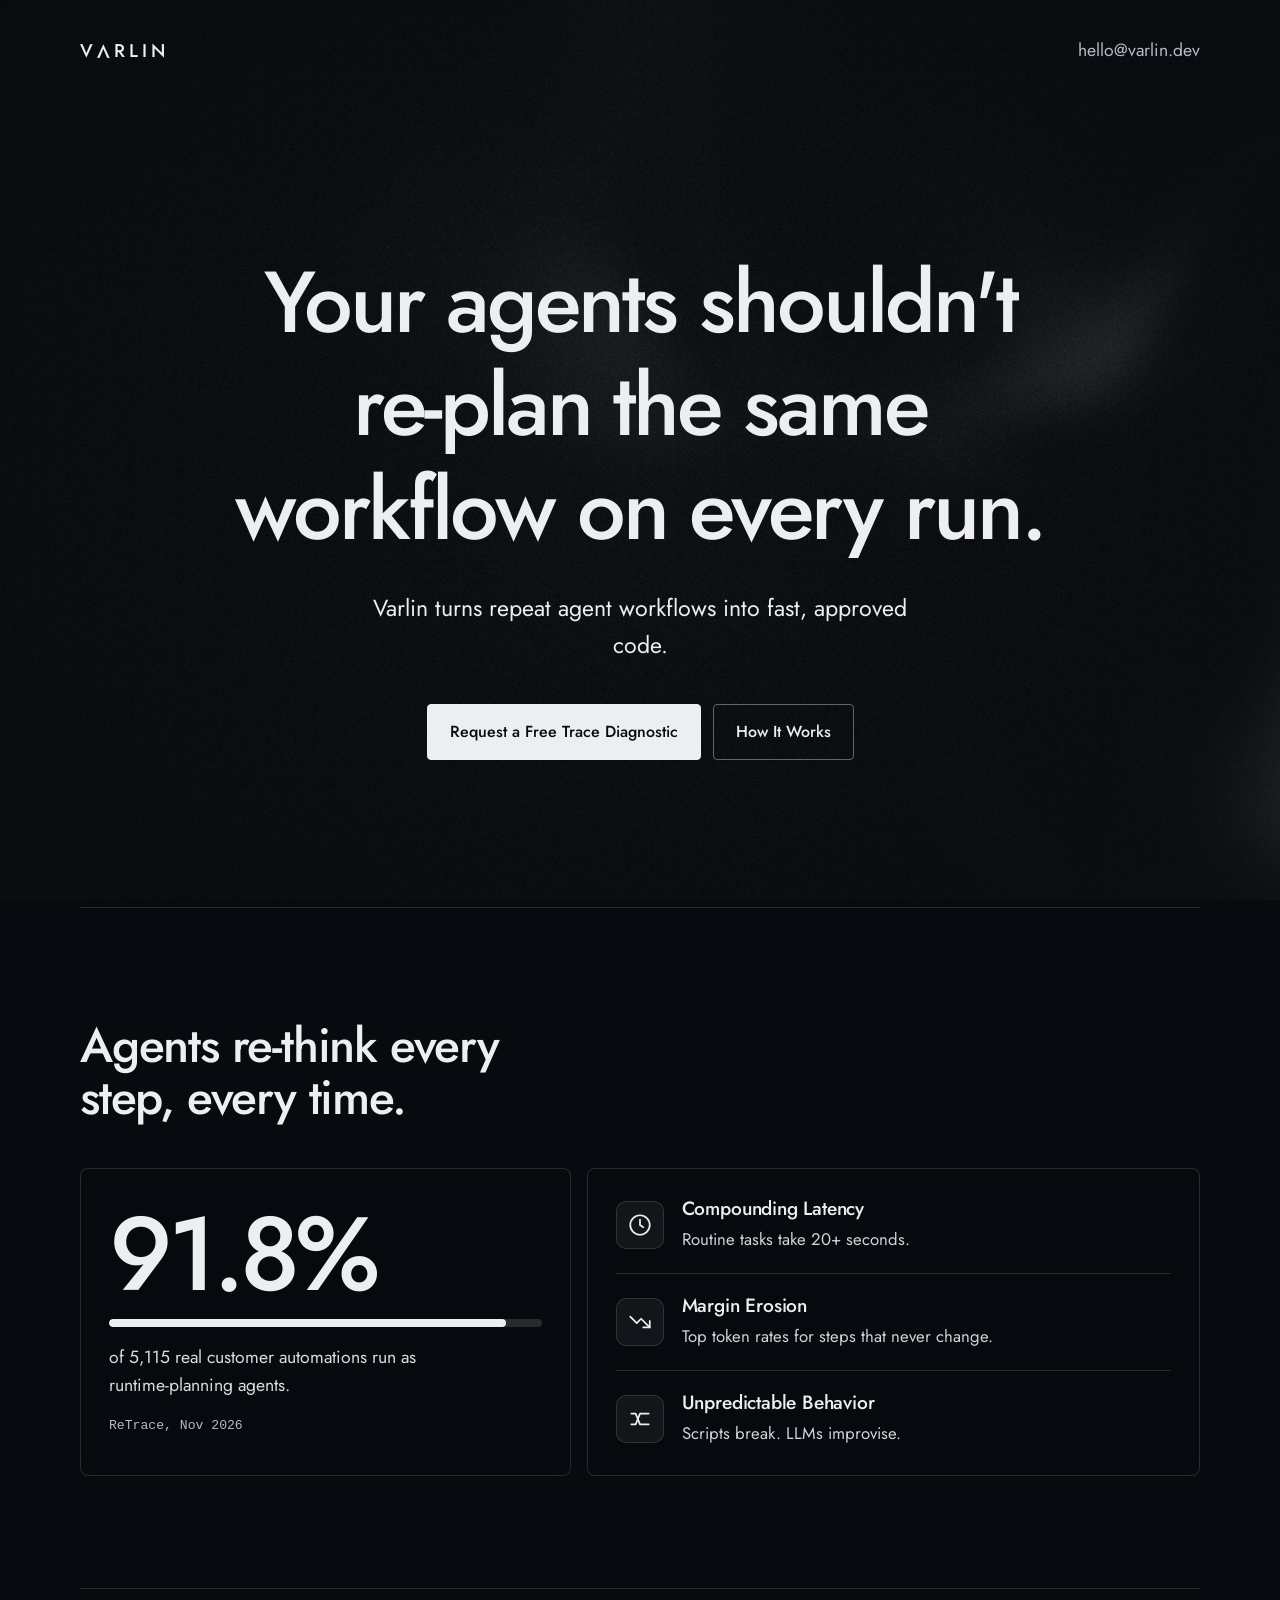
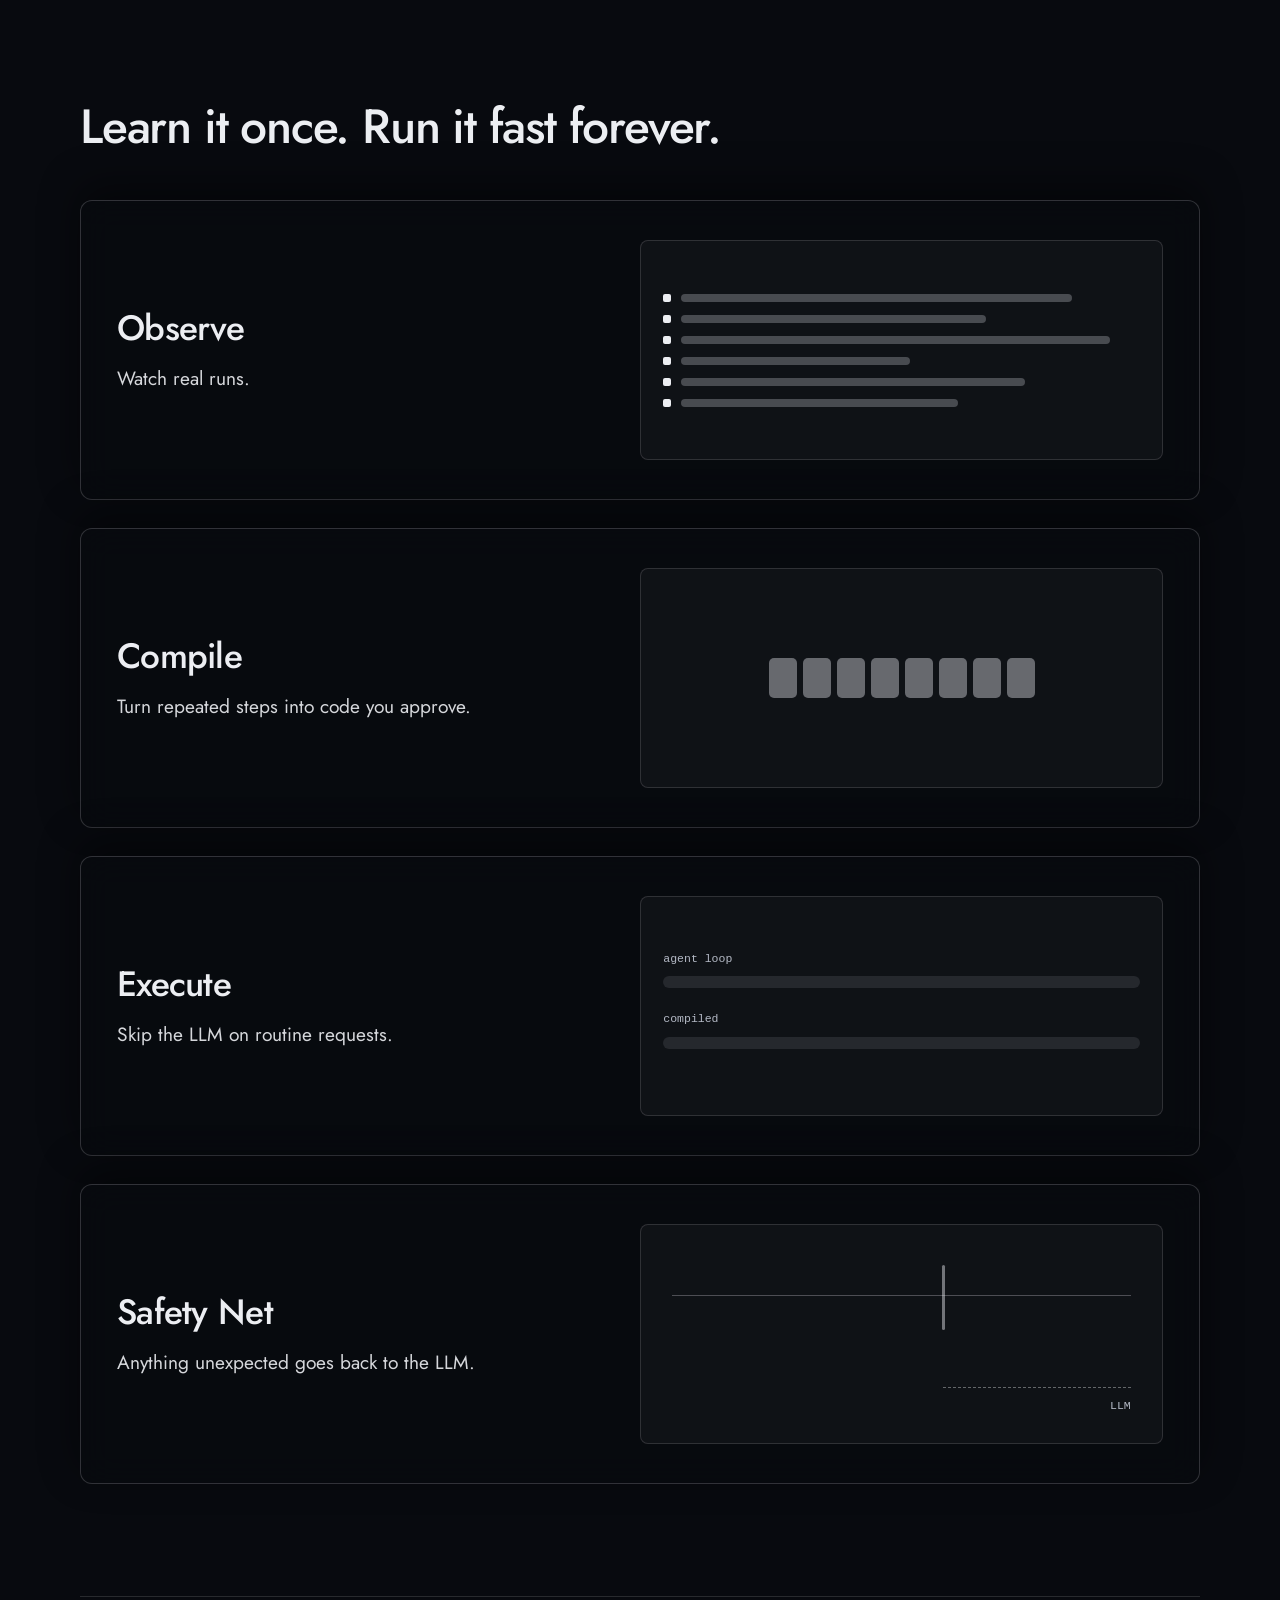
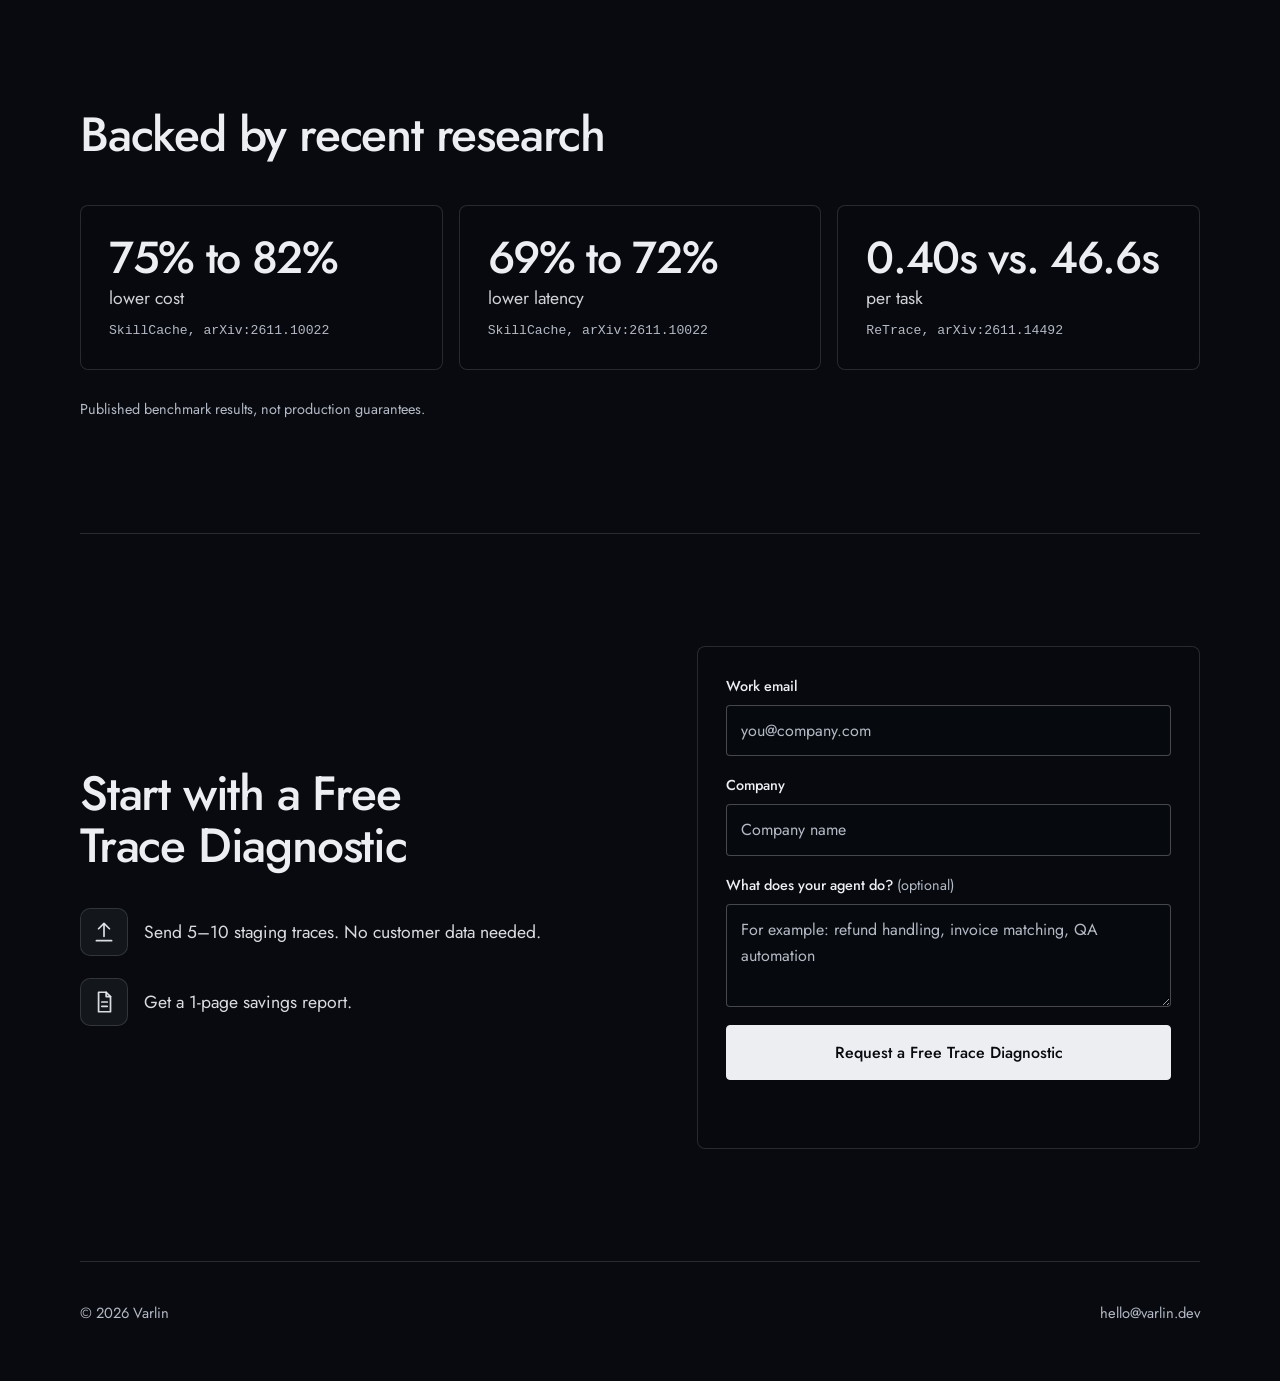
==== commit ba29dd00: "readable!" ====
--- a/index.html
+++ b/index.html
@@ -75,7 +75,6 @@
     </section>
 
     <section class="container" id="problem">
-      <p class="eyebrow">The problem</p>
       <h2>Agents re-think every step, every time.</h2>
       <div class="problem-grid">
         <div class="card stat-big">
@@ -102,7 +101,6 @@
     </section>
 
     <section class="container" id="how">
-      <p class="eyebrow">How it works</p>
       <h2>Learn it once. Run it fast forever.</h2>
       <div class="stack">
         <article class="layer" style="--i:0">
@@ -125,7 +123,6 @@
     </section>
 
     <section class="container" id="research">
-      <p class="eyebrow">Research</p>
       <h2>Backed by recent research</h2>
       <div class="grid-3">
         <article class="card stat-card">
@@ -147,7 +144,6 @@
     <section class="container" id="diagnostic">
       <div class="dx">
         <div class="dx-copy">
-          <p class="eyebrow">Free diagnostic</p>
           <h2>Start with a Free Trace Diagnostic</h2>
           <ul class="dx-steps">
             <li><span class="ico"><svg viewBox="0 0 24 24" width="26" height="26" fill="none" stroke="currentColor" stroke-width="1.6" stroke-linecap="round" stroke-linejoin="round" aria-hidden="true"><path d="M12 16V5"/><path d="M7 9l5-5 5 5"/><path d="M5 20h14"/></svg></span><p>Send 5–10 staging traces. No customer data needed.</p></li>
--- a/style.css
+++ b/style.css
@@ -23,7 +23,7 @@
   font-size: 1.1rem; line-height: 1.6; -webkit-font-smoothing: antialiased;
 }
 #field { position: fixed; inset: 0; width: 100%; height: 100%; display: block; z-index: 0; }
-.veil { position: fixed; inset: 0; z-index: 0; pointer-events: none; background: color-mix(in srgb, var(--bg) 65%, transparent); }
+.veil { position: fixed; inset: 0; z-index: 0; pointer-events: none; background: color-mix(in srgb, var(--bg) 52%, transparent); }
 .page { position: relative; z-index: 1; }
 .container { width: min(1120px, calc(100% - clamp(40px, 10vw, 80px))); margin-inline: auto; }
 a { color: inherit; }
@@ -43,7 +43,6 @@
 h1 { font-weight: 500; font-size: clamp(2.5rem, 7vw, 5.4rem); line-height: 1.2; letter-spacing: -0.035em; text-wrap: balance; }
 h2 { font-weight: 500; font-size: clamp(1.9rem, 4vw, 3rem); line-height: 1.08; letter-spacing: -0.025em; max-width: 24ch; text-wrap: balance; }
 h3 { font-weight: 500; font-size: 1.2rem; line-height: 1.2; letter-spacing: -0.01em; }
-.eyebrow { margin-bottom: 18px; font-family: var(--mono); font-size: .85rem; letter-spacing: .06em; text-transform: uppercase; color: var(--muted); }
 .intro { margin-top: 16px; color: var(--muted); }
 .cite { font-family: var(--mono); font-size: .82rem; color: var(--muted); }
 
